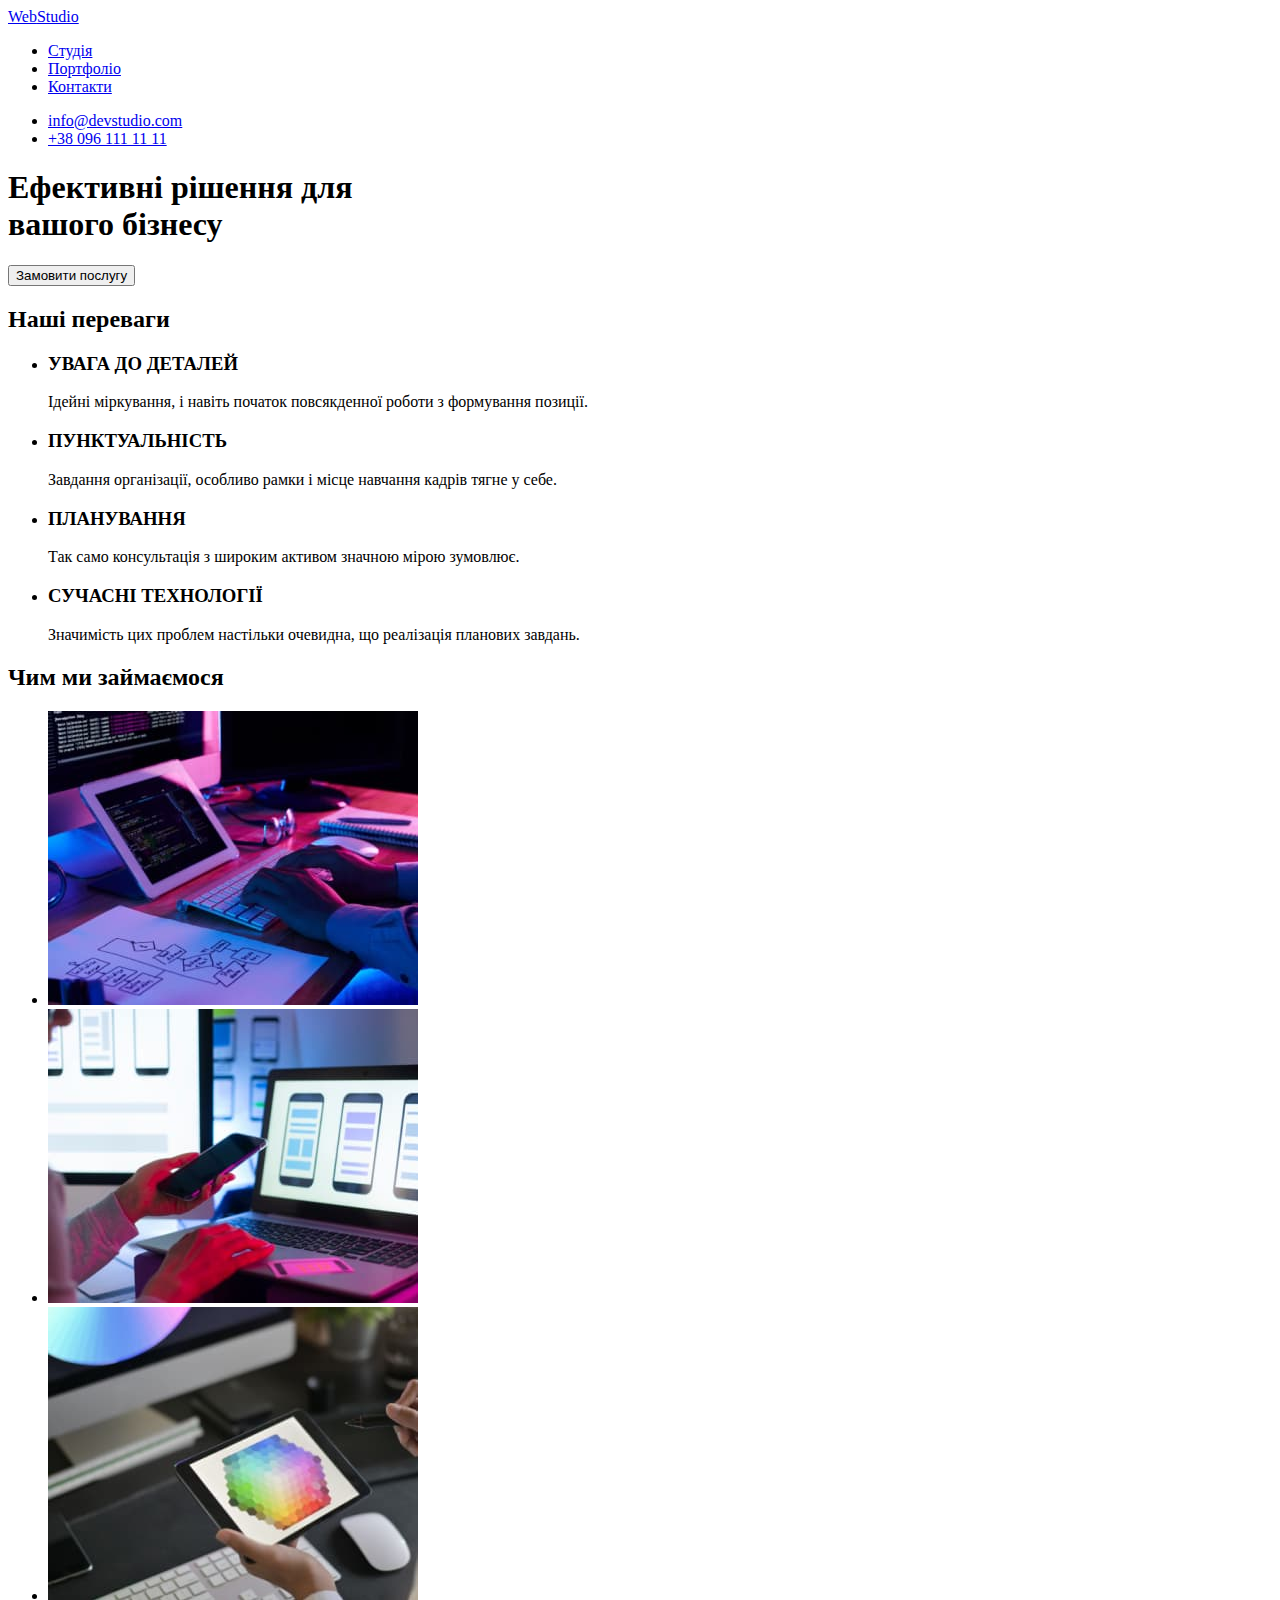
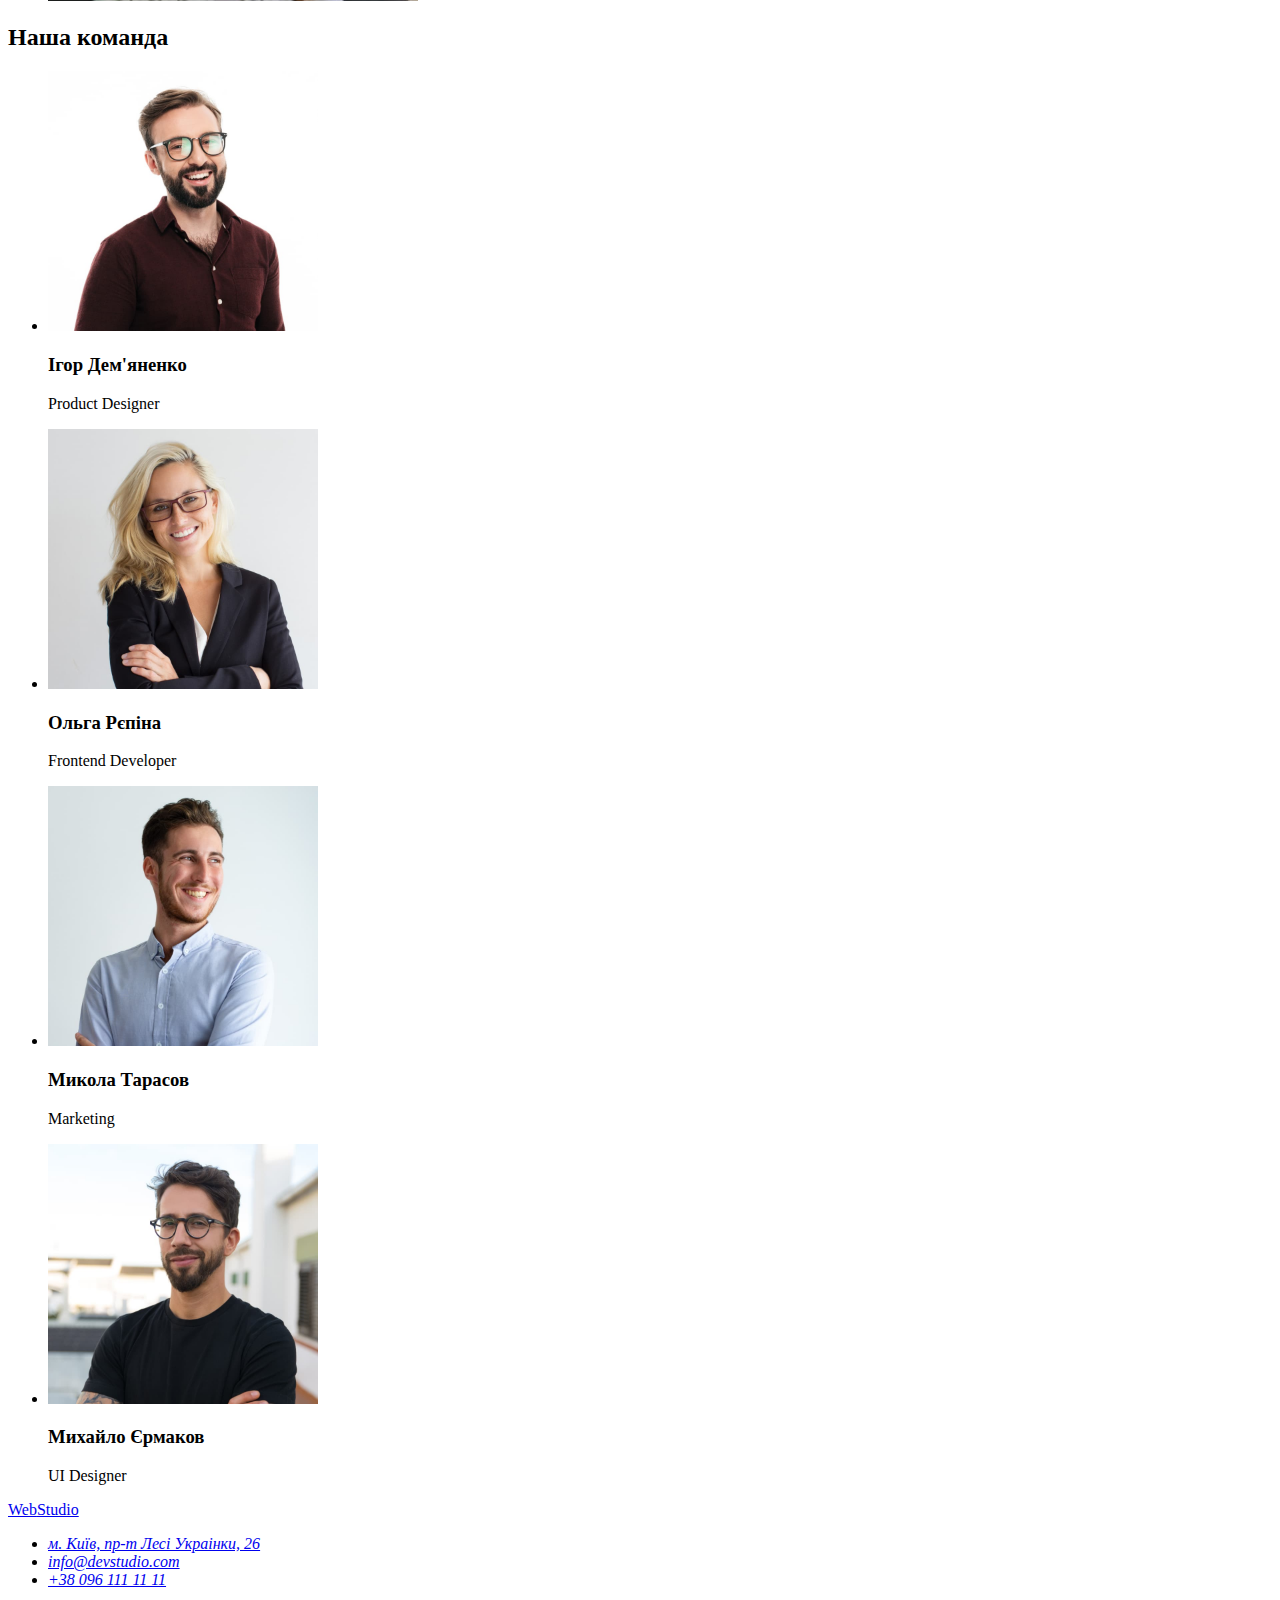
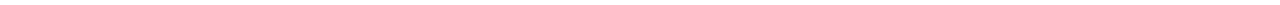
==== index.html @ 338f8641 "final" ====
<!DOCTYPE html>
<html lang="en">
<head>
    <meta charset="UTF-8">
    <meta http-equiv="X-UA-Compatible" content="IE=edge">
    <meta name="viewport" content="width=device-width, initial-scale=1.0">
    <link rel="preconnect" href="https://fonts.googleapis.com">
    <link rel="preconnect" href="https://fonts.gstatic.com" crossorigin>
    <link href="https://fonts.googleapis.com/css2?family=Raleway:wght@700&family=Roboto:wght@400;500;700;900&display=swap" rel="stylesheet">
    <link rel="stylesheet" href="https://cdnjs.cloudflare.com/ajax/libs/modern-normalize/1.1.0/modern-normalize.min.css" integrity="sha512-wpPYUAdjBVSE4KJnH1VR1HeZfpl1ub8YT/NKx4PuQ5NmX2tKuGu6U/JRp5y+Y8XG2tV+wKQpNHVUX03MfMFn9Q==" crossorigin="anonymous" referrerpolicy="no-referrer" />
    <link href="css/styles.css" rel="stylesheet">
    <title>Студія</title>
</head>
<body>
        <header class="page-header-container">
                <div class="header-nav-block container">
                    <a class="logo" href="index.html"><span>Web</span>Studio</a>
                    <nav class="navigation-block">
                        <ul class="header-list-block">
                            <li><a class="header-link selected" href="index.html">Cтудія</a></li>
                            <li><a class="header-link" href="portfolio.html">Портфоліо</a></li>
                            <li><a class="header-link" href="#">Контакти</a></li>
                        </ul>
                    </nav>
                    <ul class="header-info-block">
                        <li><a class="header-info-mail" href="mailto:info@devstudio.com">info@devstudio.com</a></li>
                        <li><a class="header-info-tel" href="tel:+380961111111">+38 096 111 11 11</a></li>
                    </ul>
                </div>
        </header>
        <main>
            <section>
                <div class="main-section-1 container section">
                    <h1 class="hero-title">Ефективні рішення для <br> вашого бізнесу</h1>
                    <button class="hero-button" type="button">Замовити послугу</button>
                </div>    
            </section>
                <section>
                    <div class="main-section-2 section container">
                        <h2 class="main-title">Наші переваги</h2>
                        <ul class="main-list">
                            <li>
                                <h3 class="main-list-title">УВАГА ДО ДЕТАЛЕЙ</h3>
                                <p class="main-list-text">Ідейні міркування, і навіть початок повсякденної роботи з формування позиції.</p>
                            </li>
                            <li>
                                <h3 class="main-list-title">ПУНКТУАЛЬНІСТЬ</h3>
                                <p class="main-list-text">Завдання організації, особливо рамки і місце навчання кадрів тягне у себе.</p>
                            </li>
                            <li>
                                <h3 class="main-list-title">ПЛАНУВАННЯ</h3>
                                <p class="main-list-text">Так само консультація з широким активом значною мірою зумовлює.</p>
                            </li>
                            <li>
                                <h3 class="main-list-title">СУЧАСНІ ТЕХНОЛОГІЇ</h3>
                                <p class="main-list-text">Значимість цих проблем настільки очевидна, що реалізація планових завдань.</p>
                            </li>
                        </ul>
                    </div>
                </section>
                <section>
                    <div class="section section-3 container">
                        <h2 class="main-section-3">Чим ми займаємося</h2>
                        <ul class="main-img-list">
                            <li><img class="main-img" src="images/img.jpg" alt="за ноутбуком" width="370" height="294"></li>
                            <li><img class="main-img" src="images/img2.jpg" alt="за телефоном" width="370" height="294"> </li>
                            <li><img class="main-img" src="images/img3.jpg" alt="за планшетом" width="370" height="294"></li>
                        </ul>
                    </div>
                </section>
            </div>
            <div class="container">
                <section class="main-section-4 section">
                    <h2 class="main-section-header">Наша команда</h2>
                    <ul class="main-section-list">
                        <li class="main-foto-list">
                            <img class="main-foto" src="images/img21(1).jpg" alt="Ігор Дем'яненко" width="270" height="260">
                            <h3 class="foto-title">Ігор Дем'яненко</h3>
                            <p class="foto-text" lang="en">Product Designer</p>
                        </li>
                        <li class="main-foto-list">
                            <img class="main-foto" src="images/img22(1).jpg" alt="Ольга Рєпіна" width="270" height="260">
                            <h3 class="foto-title">Ольга Рєпіна</h3>
                            <p class="foto-text" lang="en">Frontend Developer</p>
                        </li>
                        <li class="main-foto-list">
                            <img class="main-foto" src="images/img23(1).jpg" alt="Микола Тарасов" width="270" height="260">
                            <h3 class="foto-title">Микола Тарасов</h3>
                            <p class="foto-text" lang="en">Marketing</p>
                        </li>
                        <li class="main-foto-list">
                            <img class="main-foto" src="images/img24(1).jpg" alt="Михайло Єрмаков" width="270" height="260">
                            <h3 class="foto-title">Михайло Єрмаков</h3>
                            <p class="foto-text" lang="en">UI Designer</p>
                        </li>
                    </ul>
                </section>
            </div>
        </main>
        <footer class="footer-content">
            <div class="container">
                <a class="logo-footer" href="index.html"><span class="web-logo">Web</span>Studio</a>
                <address>
                    <ul class="footer-info-block">
                        <li><a class="footer-adress" href="https://goo.gl/maps/CPtrU1FHBa2aNyZL9" target="_blank" rel="noopener noreferrer nofollow">м. Київ, пр-т Лесі Украінки, 26</a></li>
                        <li><a class="footer-mail" href="mailto:info@devstudio.com">info@devstudio.com</a></li>
                        <li><a class="footer-tel" href="tel:+380961111111">+38 096 111 11 11</a></li>
                    </ul>
                </address>
            </div>
        </footer>
</body>
</html>
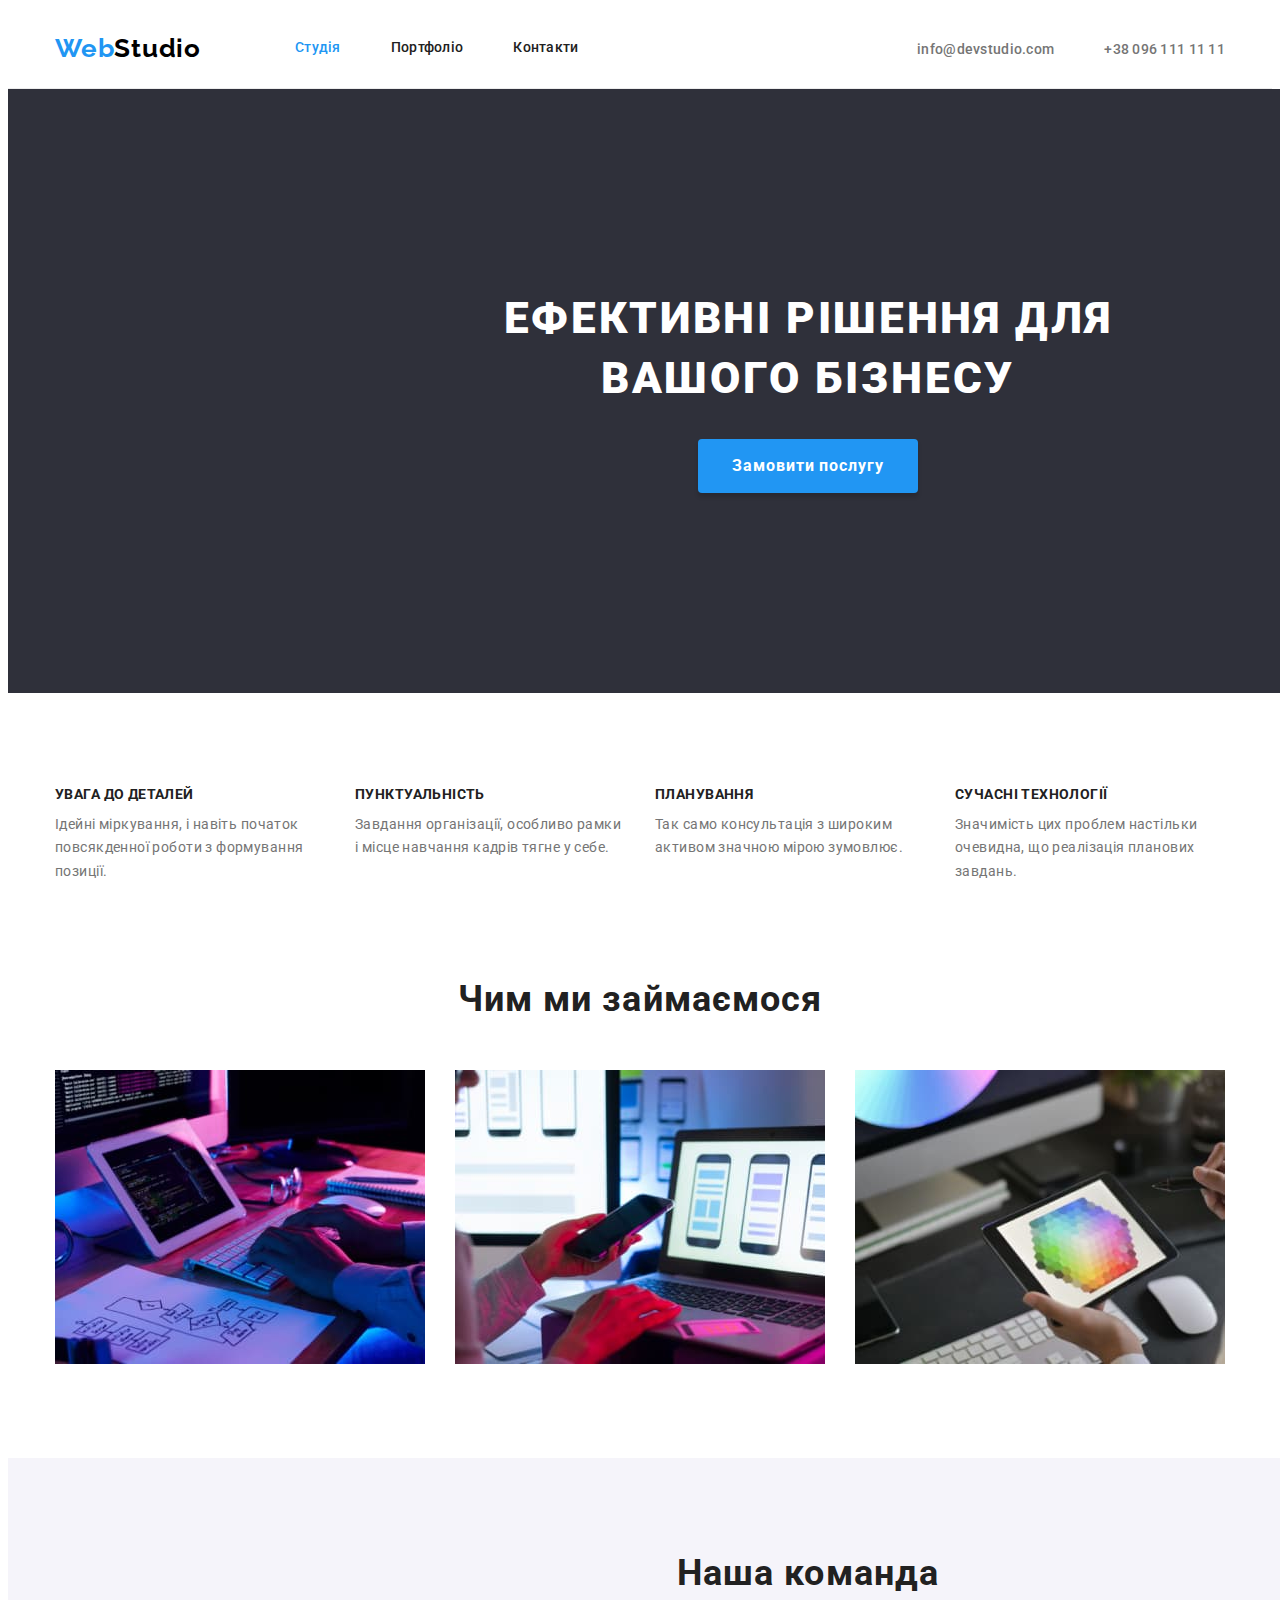
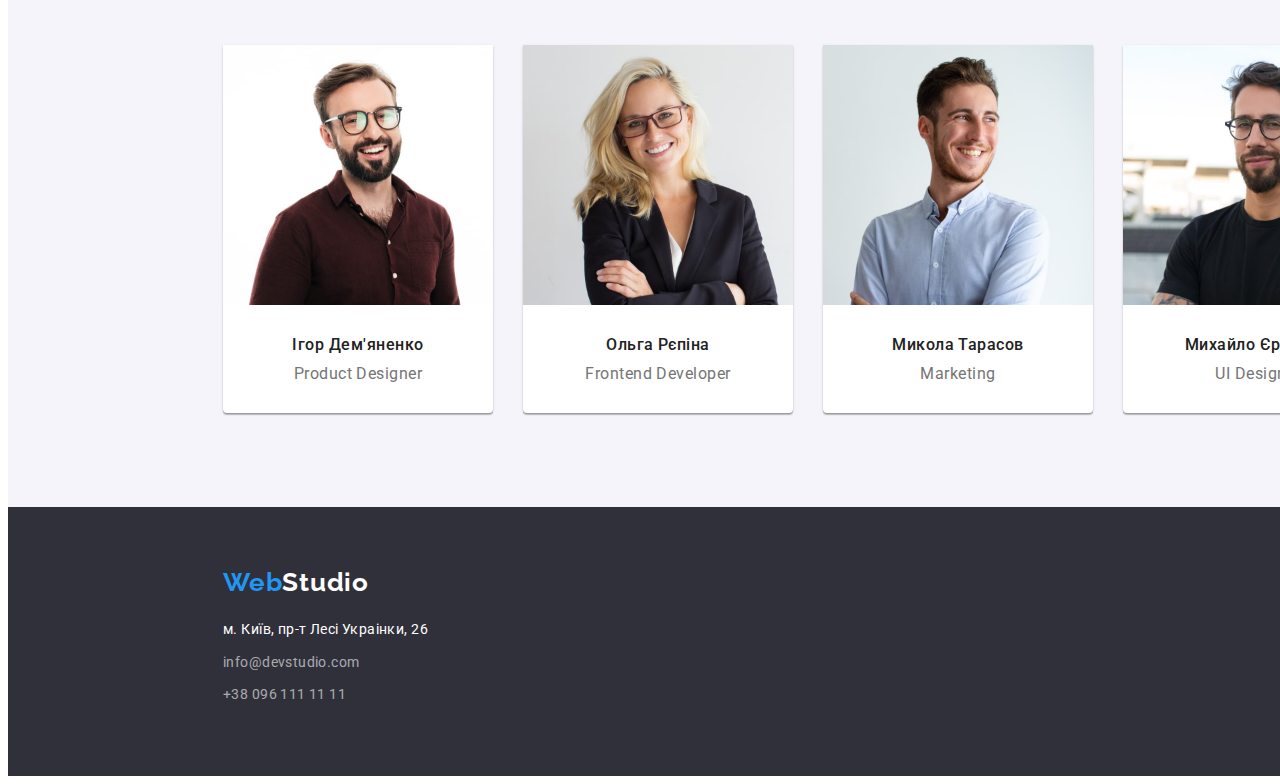
==== commit e5bdc7fe: "final-change" ====
--- a/index.html
+++ b/index.html
@@ -29,38 +29,38 @@
                 </div>
         </header>
         <main>
-            <section>
-                <div class="main-section-1 container section">
+            <section  class="main-section-1">
+                <div class="container">
                     <h1 class="hero-title">Ефективні рішення для <br> вашого бізнесу</h1>
                     <button class="hero-button" type="button">Замовити послугу</button>
                 </div>    
             </section>
-                <section>
-                    <div class="main-section-2 section container">
+                <section  class="main-section-2">
+                    <div class="container section">
                         <h2 class="main-title">Наші переваги</h2>
                         <ul class="main-list">
-                            <li>
+                            <li class="main-lists">
                                 <h3 class="main-list-title">УВАГА ДО ДЕТАЛЕЙ</h3>
                                 <p class="main-list-text">Ідейні міркування, і навіть початок повсякденної роботи з формування позиції.</p>
                             </li>
-                            <li>
+                            <li class="main-lists">
                                 <h3 class="main-list-title">ПУНКТУАЛЬНІСТЬ</h3>
                                 <p class="main-list-text">Завдання організації, особливо рамки і місце навчання кадрів тягне у себе.</p>
                             </li>
-                            <li>
+                            <li class="main-lists">
                                 <h3 class="main-list-title">ПЛАНУВАННЯ</h3>
                                 <p class="main-list-text">Так само консультація з широким активом значною мірою зумовлює.</p>
                             </li>
-                            <li>
+                            <li class="main-lists">
                                 <h3 class="main-list-title">СУЧАСНІ ТЕХНОЛОГІЇ</h3>
                                 <p class="main-list-text">Значимість цих проблем настільки очевидна, що реалізація планових завдань.</p>
                             </li>
                         </ul>
                     </div>
                 </section>
-                <section>
-                    <div class="section section-3 container">
-                        <h2 class="main-section-3">Чим ми займаємося</h2>
+                <section class="main-section-3">
+                    <div class="container">
+                        <h2 class="main-title-3">Чим ми займаємося</h2>
                         <ul class="main-img-list">
                             <li><img class="main-img" src="images/img.jpg" alt="за ноутбуком" width="370" height="294"></li>
                             <li><img class="main-img" src="images/img2.jpg" alt="за телефоном" width="370" height="294"> </li>
@@ -69,44 +69,54 @@
                     </div>
                 </section>
             </div>
-            <div class="container">
-                <section class="main-section-4 section">
+            <section class="main-section-4">
+                <div class="container section">
                     <h2 class="main-section-header">Наша команда</h2>
                     <ul class="main-section-list">
                         <li class="main-foto-list">
                             <img class="main-foto" src="images/img21(1).jpg" alt="Ігор Дем'яненко" width="270" height="260">
-                            <h3 class="foto-title">Ігор Дем'яненко</h3>
-                            <p class="foto-text" lang="en">Product Designer</p>
+                            <div>
+                                <h3 class="foto-title">Ігор Дем'яненко</h3>
+                                <p class="foto-text" lang="en">Product Designer</p>
+                            </div>
                         </li>
                         <li class="main-foto-list">
                             <img class="main-foto" src="images/img22(1).jpg" alt="Ольга Рєпіна" width="270" height="260">
-                            <h3 class="foto-title">Ольга Рєпіна</h3>
-                            <p class="foto-text" lang="en">Frontend Developer</p>
+                            <div>
+                                <h3 class="foto-title">Ольга Рєпіна</h3>
+                                <p class="foto-text" lang="en">Frontend Developer</p>
+                            </div>
                         </li>
                         <li class="main-foto-list">
                             <img class="main-foto" src="images/img23(1).jpg" alt="Микола Тарасов" width="270" height="260">
-                            <h3 class="foto-title">Микола Тарасов</h3>
-                            <p class="foto-text" lang="en">Marketing</p>
+                            <div>
+                                <h3 class="foto-title">Микола Тарасов</h3>
+                                <p class="foto-text" lang="en">Marketing</p>
+                            </div>
                         </li>
                         <li class="main-foto-list">
                             <img class="main-foto" src="images/img24(1).jpg" alt="Михайло Єрмаков" width="270" height="260">
-                            <h3 class="foto-title">Михайло Єрмаков</h3>
-                            <p class="foto-text" lang="en">UI Designer</p>
+                            <div>
+                                <h3 class="foto-title">Михайло Єрмаков</h3>
+                                <p class="foto-text" lang="en">UI Designer</p>
+                            </div>
                         </li>
                     </ul>
-                </section>
-            </div>
+                </div>
+            </section>
         </main>
         <footer class="footer-content">
             <div class="container">
-                <a class="logo-footer" href="index.html"><span class="web-logo">Web</span>Studio</a>
-                <address>
-                    <ul class="footer-info-block">
-                        <li><a class="footer-adress" href="https://goo.gl/maps/CPtrU1FHBa2aNyZL9" target="_blank" rel="noopener noreferrer nofollow">м. Київ, пр-т Лесі Украінки, 26</a></li>
-                        <li><a class="footer-mail" href="mailto:info@devstudio.com">info@devstudio.com</a></li>
-                        <li><a class="footer-tel" href="tel:+380961111111">+38 096 111 11 11</a></li>
-                    </ul>
-                </address>
+                <div class="footer-div">
+                    <a class="logo-footer" href="index.html"><span class="web-logo">Web</span>Studio</a>
+                    <address>
+                        <ul class="footer-info-block">
+                            <li><a class="footer-adress" href="https://goo.gl/maps/CPtrU1FHBa2aNyZL9" target="_blank" rel="noopener noreferrer nofollow">м. Київ, пр-т Лесі Украінки, 26</a></li>
+                            <li><a class="footer-mail" href="mailto:info@devstudio.com">info@devstudio.com</a></li>
+                            <li><a class="footer-tel" href="tel:+380961111111">+38 096 111 11 11</a></li>
+                        </ul>
+                    </address>
+                </div>
             </div>
         </footer>
 </body>
--- a/css/styles.css
+++ b/css/styles.css
@@ -0,0 +1,471 @@
+html{
+    box-sizing: border-box;
+}
+
+*,
+*::before,
+*::after {
+    box-sizing: inherit;
+}
+
+:root {
+    --main-color: #757575;
+    --button-hover: #188CE8;
+    --logo-leading-color: #2196F3;
+    --logo-trailing-color: #000000;
+    --header-link-color: #212121;
+    --background-color: #2F303A;
+    --main-back-color: #fff;
+    --main-backgraund: #F5F4FA;
+    --footer-shadow: rgba(255, 255, 255, 0.6);
+}
+
+body {
+    font-family: 'Roboto', sans-serif;
+    color: var(--main-color);
+    background-color: var(--main-back-color);
+}
+
+h1,h2,h3 {
+    margin-top: 0;
+    margin-bottom: 0;
+}
+
+img {
+    display: block;
+    max-width: 100%;
+}
+
+ul {
+    margin: 0;
+    padding: 0;
+}
+
+p {
+    margin: 0;
+}
+
+.container {
+    width: 1200px;
+    margin: 0 auto;
+    padding: 0 15px;
+}
+
+.section {
+    padding-top: 94px;
+    padding-bottom: 94px;
+}
+
+.page-header-container {
+    display: flex;
+    align-items: center;
+    border-bottom: 1px solid #ECECEC;
+}
+
+.logo {
+    font-family: 'Raleway', sans-serif;
+    font-style: normal;
+    font-weight: 700;
+    font-size: 26px;
+    line-height: 1.19;
+    letter-spacing: 0.03em;
+    color: var(--logo-trailing-color);
+    text-decoration: none;
+    margin-right: 94px;
+}
+.logo > span {
+    color: var(--logo-leading-color);
+}
+
+.navigation-block {
+    font-weight: 500;
+    font-size: 14px;
+    line-height: 1.14;
+    letter-spacing: 0.02em;
+}
+
+.header-list-block {
+    font-weight: 500;
+    font-size: 14px;
+    line-height: 1.14;
+    letter-spacing: 0.02em;
+    color: var(--header-link-color);
+    display: flex;
+    align-items: center;
+    list-style-type: none;
+    margin: 0;
+}
+
+.header-list-block > li {
+    margin-right: 50px;
+}
+
+
+.header-link {
+    text-decoration: none;
+    color: var(--header-link-color);
+    padding-top: 32px;
+    padding-bottom: 32px;
+}
+
+.header-link:hover,
+.selected {
+    color: var(--logo-leading-color);
+    cursor: pointer;
+}
+
+.header-nav-block {
+    display: flex;
+    align-items: center;
+    height: 80px;
+}
+
+.header-info-block {
+    list-style-type: none;
+    display: flex;
+    align-items: center;
+    margin-left: auto;
+}
+
+.header-info-block > li {
+    margin-left: 50px;
+}
+
+.header-info-mail {
+    font-weight: 500;
+    font-size: 14px;
+    line-height: 1.14;
+    letter-spacing: 0.02em;
+    text-decoration: none;
+    color: var(--main-color);
+    padding-top: 32px;
+    padding-bottom: 32px;
+}
+
+.header-info-tel {
+    font-weight: 500;
+    font-size: 14px;
+    line-height: 1.14;
+    letter-spacing: 0.02em;
+    text-decoration: none;
+    color: var(--main-color);
+    padding-top: 32px;
+    padding-bottom: 32px;
+}
+
+.header-info-tel:hover,
+.header-info-mail:hover {
+    color: var(--logo-leading-color);
+}
+
+.main-portfolio{
+    position: absolute;
+    width: 1px;
+    height: 1px;
+    margin: -1px;
+    border: 0;
+    padding: 0;
+    
+    white-space: nowrap;
+    clip-path: inset(100%);
+    clip: rect(0 0 0 0);
+    overflow: hidden;
+}
+
+.portfolio-button {
+    display: flex;
+    justify-content: center;
+    list-style-type: none;
+    margin-bottom: 34px;
+    gap: 8px;
+}
+
+.port-button {
+    border-color: transparent;
+    border-radius: 4px;
+    padding: 6px 22px;
+    font-family: inherit;
+    font-style: normal;
+    font-weight: 500;
+    font-size: 16px;
+    line-height: 1.63;
+    text-align: center;
+    letter-spacing: 0.03em;
+    color: var(--header-link-color);
+    
+}
+
+.port-button:hover {
+    background-color: var(--logo-leading-color);
+    color: var(--main-back-color);
+    cursor: pointer;
+}
+
+.portfolio-photo {
+    list-style-type: none;
+    display: grid;
+    grid-template-columns: 1fr 1fr 1fr;
+    max-width: 100%;
+    gap: 30px;
+}
+.port-p{
+    padding: 20px 24px;
+    border-left: 1px solid #EEEEEE;
+    border-right: 1px solid #EEEEEE;
+    border-bottom: 1px solid #EEEEEE;
+}
+
+
+.port-title {
+    font-weight: 700;
+    font-size: 18px;
+    line-height: 2;
+    letter-spacing: 0.06em;
+    color: var(--header-link-color);
+    margin-bottom: 4px;
+}
+
+.port-text {
+    font-size: 16px;
+    line-height: 1.87;
+    letter-spacing: 0.03em;
+    color: var(--main-color);
+}
+
+.main-section-1 {
+    background: var(--background-color);
+    display: flex;
+    justify-content: center;
+    align-items: center;
+    flex-direction: column;
+    width: 1600px;
+    margin-left: auto;
+    margin-right: auto;
+    padding-top: 200px;
+    padding-bottom: 200px;
+    text-align: center;
+}
+
+.hero-title {
+    font-weight: 900;
+    font-size: 44px;
+    line-height: 1.36;
+    letter-spacing: 0.06em;
+    text-transform: uppercase;
+    color: var(--main-back-color);
+    max-width: 100%;
+    margin-bottom: 30px;
+}
+
+.hero-button {
+    font-family: 'Roboto', sans-serif;
+    font-weight: 700;
+    font-size: 16px;
+    line-height: 1.87;
+    letter-spacing: 0.06em;
+    color: var(--main-back-color);
+    background-color: var(--logo-leading-color);
+    box-shadow: 0px 4px 4px rgba(0, 0, 0, 0.15);
+    border-radius: 4px;
+    text-align: center;
+    border-color: transparent;
+    padding: 10px 32px;
+}
+
+.hero-button:hover {
+    color: var(--main-back-color);
+    background: var(--button-hover);
+    box-shadow: 0px 4px 4px rgba(0, 0, 0, 0.15);
+    cursor: pointer;
+}
+
+.main-list {
+    list-style-type: none;
+    display: flex;
+    align-items: start;
+    padding: 0;
+    gap: 30px;
+}
+
+.main-lists {
+    flex-basis: calc(100% - (3 * 30px) / 4);
+}
+
+.main-title {
+    position: absolute;
+    width: 1px;
+    height: 1px;
+    margin: -1px;
+    border: 0;
+    padding: 0;
+    
+    white-space: nowrap;
+    clip-path: inset(100%);
+    clip: rect(0 0 0 0);
+    overflow: hidden;
+}
+
+.main-list-title {
+    font-weight: 700;
+    font-size: 14px;
+    line-height: 1.14;
+    letter-spacing: 0.03em;
+    text-transform: uppercase;
+    color: var(--header-link-color);
+    margin-bottom: 10px;
+}
+
+.main-list-text {
+    font-weight: 400;
+    font-size: 14px;
+    line-height: 1.71;
+    letter-spacing: 0.03em;
+}
+
+.main-img-list {
+    list-style-type: none;
+    display: flex;
+    justify-content: center;
+    margin: auto;
+    gap: 30px;
+    padding: 0;
+}
+
+.main-section-3 {
+    padding-bottom: 94px;
+
+}
+
+.main-title-3 {
+    text-align: center;
+    font-weight: 700;
+    font-size: 36px;
+    line-height: 1.17;
+    letter-spacing: 0.03em;
+    color: var(--header-link-color);
+    margin-bottom: 50px;
+}
+
+.main-section-4 {
+    background-color: var(--main-backgraund);
+    list-style-type: none;
+    width: 1600px;
+    margin: 0 auto;
+}
+
+.main-section-header {
+    font-weight: 700;
+    font-size: 36px;
+    line-height: 1.17;
+    letter-spacing: 0.03em;
+    color: var(--header-link-color);
+    text-align: center;
+    margin-bottom: 50px;
+}
+
+.main-section-list {
+    list-style-type: none;
+    display: flex;
+    justify-content: center;
+    margin: auto;
+    gap: 30px;
+    padding: 0;
+    
+}
+
+.main-foto-list {
+    background-color: var(--main-back-color);
+    box-shadow: 
+    0px 1px 3px rgba(0, 0, 0, 0.12),
+    0px 1px 1px rgba(0, 0, 0, 0.14),
+    0px 2px 1px rgba(0, 0, 0, 0.2);
+    border-radius: 0px 0px 4px 4px;
+}
+
+.main-foto-list > div {
+    padding-top: 30px;
+    padding-bottom: 30px;
+}
+
+.foto-title {
+    font-weight: 500;
+    font-size: 16px;
+    line-height: 1.19;
+    letter-spacing: 0.03em;
+    color: var(--header-link-color);
+    text-align: center;
+    margin-bottom: 10px;
+}
+
+.foto-text {
+    font-weight: 400;
+    font-size: 16px;
+    line-height: 1.19;
+    letter-spacing: 0.03em;
+    color: var(--main-color);
+    text-align: center;
+}
+
+.footer-content {
+    background-color: var(--background-color);
+    width: 1600px;
+    margin: 0 auto;
+    display: block;
+}
+
+.footer-div {
+    display: inline-block;
+    margin-top: 60px;
+    margin-bottom: 60px;
+}
+
+.logo-footer {
+    display: inline-block;
+    font-family: 'Raleway', sans-serif;
+    font-style: normal;
+    font-weight: 700;
+    font-size: 26px;
+    line-height: 31px;
+    letter-spacing: 0.03em;
+    color: var(--main-back-color);
+    text-decoration: none;
+    margin-bottom: 20px;
+}
+
+.web-logo {
+    color: var(--logo-leading-color);
+}
+
+.footer-info-block {
+    list-style-type: none;
+}
+
+.footer-info-block > li {
+    margin-bottom: 9px;
+}
+
+.footer-adress {
+    font-style: normal;
+    text-decoration: none;
+    font-size: 14px;
+    line-height: 1.71;
+    letter-spacing: 0.03em;
+    color: var(--main-back-color);
+}
+
+.footer-mail,
+.footer-tel {
+    display: block;
+    font-style: normal;
+    text-decoration: none;
+    font-size: 14px;
+    line-height: 1.71;
+    letter-spacing: 0.03em;
+    color: var(--footer-shadow);
+}
+
+.footer-adress:hover,
+.footer-mail:hover,
+.footer-tel:hover {
+    color: var(--logo-leading-color);
+}
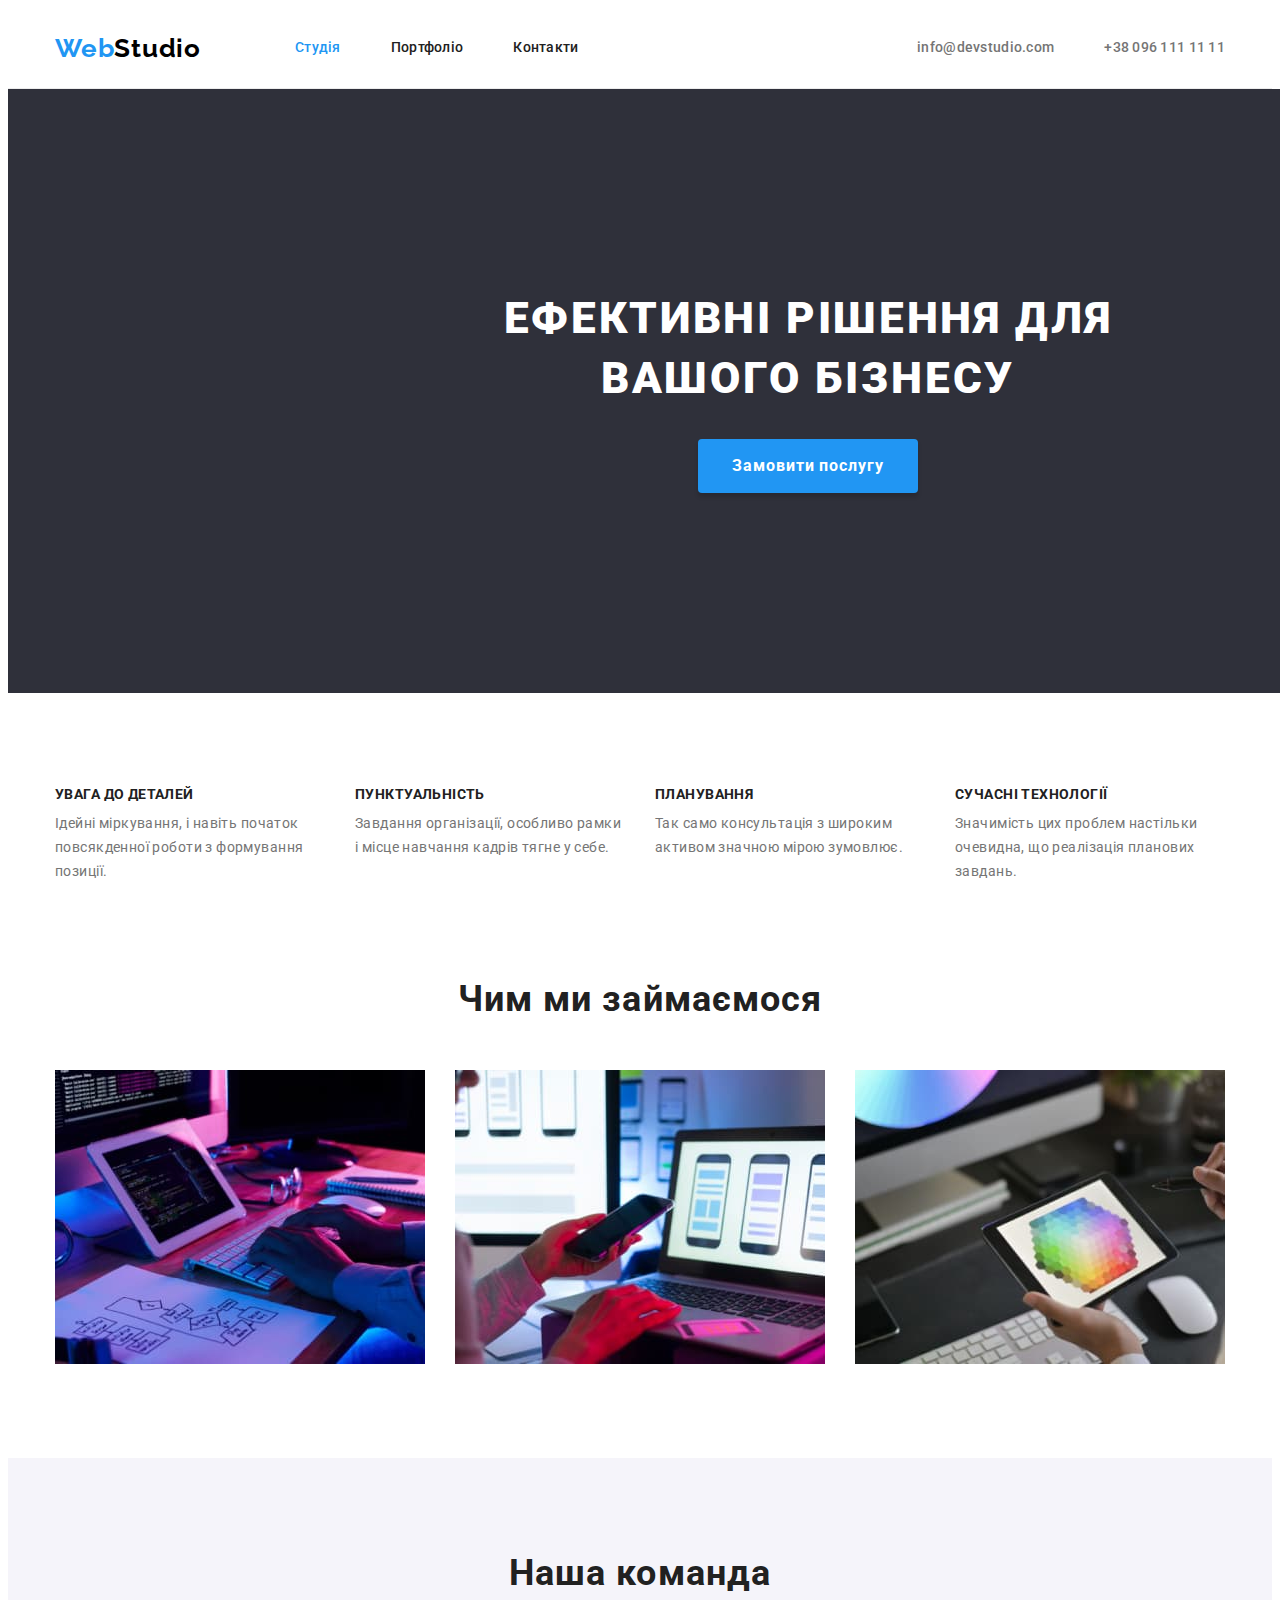
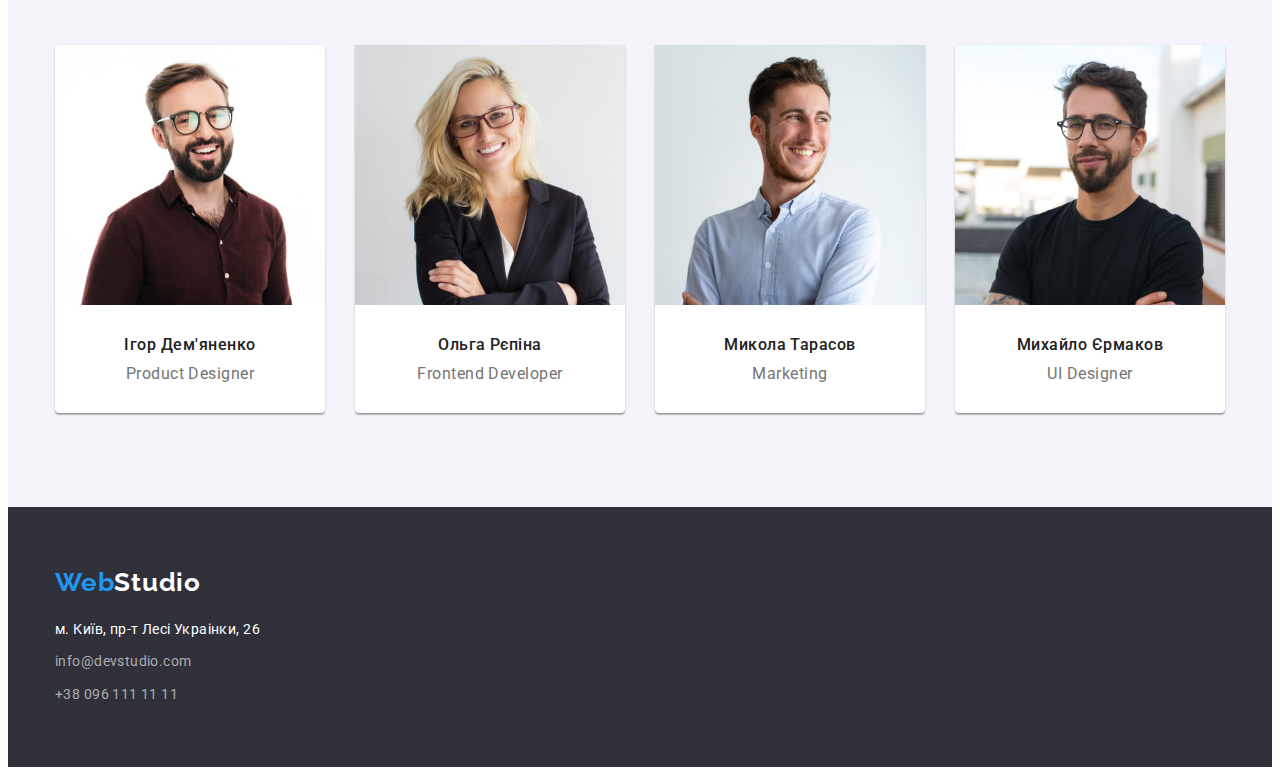
==== commit 96308099: "finality" ====
--- a/index.html
+++ b/index.html
@@ -31,12 +31,12 @@
         <main>
             <section  class="main-section-1">
                 <div class="container">
-                    <h1 class="hero-title">Ефективні рішення для <br> вашого бізнесу</h1>
+                    <h1 class="hero-title">Ефективні рішення для вашого бізнесу</h1>
                     <button class="hero-button" type="button">Замовити послугу</button>
                 </div>    
             </section>
-                <section  class="main-section-2">
-                    <div class="container section">
+                <section  class="section">
+                    <div class="container">
                         <h2 class="main-title">Наші переваги</h2>
                         <ul class="main-list">
                             <li class="main-lists">
@@ -69,8 +69,8 @@
                     </div>
                 </section>
             </div>
-            <section class="main-section-4">
-                <div class="container section">
+            <section class="main-section-4 section">
+                <div class="container">
                     <h2 class="main-section-header">Наша команда</h2>
                     <ul class="main-section-list">
                         <li class="main-foto-list">
@@ -107,7 +107,7 @@
         </main>
         <footer class="footer-content">
             <div class="container">
-                <div class="footer-div">
+                <div>
                     <a class="logo-footer" href="index.html"><span class="web-logo">Web</span>Studio</a>
                     <address>
                         <ul class="footer-info-block">
--- a/css/styles.css
+++ b/css/styles.css
@@ -102,6 +102,7 @@
 
 
 .header-link {
+    display: block;
     text-decoration: none;
     color: var(--header-link-color);
     padding-top: 32px;
@@ -117,7 +118,6 @@
 .header-nav-block {
     display: flex;
     align-items: center;
-    height: 80px;
 }
 
 .header-info-block {
@@ -132,6 +132,7 @@
 }
 
 .header-info-mail {
+    display: block;
     font-weight: 500;
     font-size: 14px;
     line-height: 1.14;
@@ -143,6 +144,7 @@
 }
 
 .header-info-tel {
+    display: block;
     font-weight: 500;
     font-size: 14px;
     line-height: 1.14;
@@ -253,8 +255,10 @@
     letter-spacing: 0.06em;
     text-transform: uppercase;
     color: var(--main-back-color);
-    max-width: 100%;
+    max-width: 696px;
     margin-bottom: 30px;
+    margin-left: auto;
+    margin-right: auto;
 }
 
 .hero-button {
@@ -349,7 +353,6 @@
 .main-section-4 {
     background-color: var(--main-backgraund);
     list-style-type: none;
-    width: 1600px;
     margin: 0 auto;
 }
 
@@ -408,15 +411,8 @@
 
 .footer-content {
     background-color: var(--background-color);
-    width: 1600px;
-    margin: 0 auto;
-    display: block;
-}
-
-.footer-div {
-    display: inline-block;
-    margin-top: 60px;
-    margin-bottom: 60px;
+    padding-top: 60px;
+    padding-bottom: 60px;
 }
 
 .logo-footer {
@@ -425,7 +421,7 @@
     font-style: normal;
     font-weight: 700;
     font-size: 26px;
-    line-height: 31px;
+    line-height: 1.19;
     letter-spacing: 0.03em;
     color: var(--main-back-color);
     text-decoration: none;
@@ -440,7 +436,7 @@
     list-style-type: none;
 }
 
-.footer-info-block > li {
+.footer-info-block > li:not(:last-child) {
     margin-bottom: 9px;
 }
 
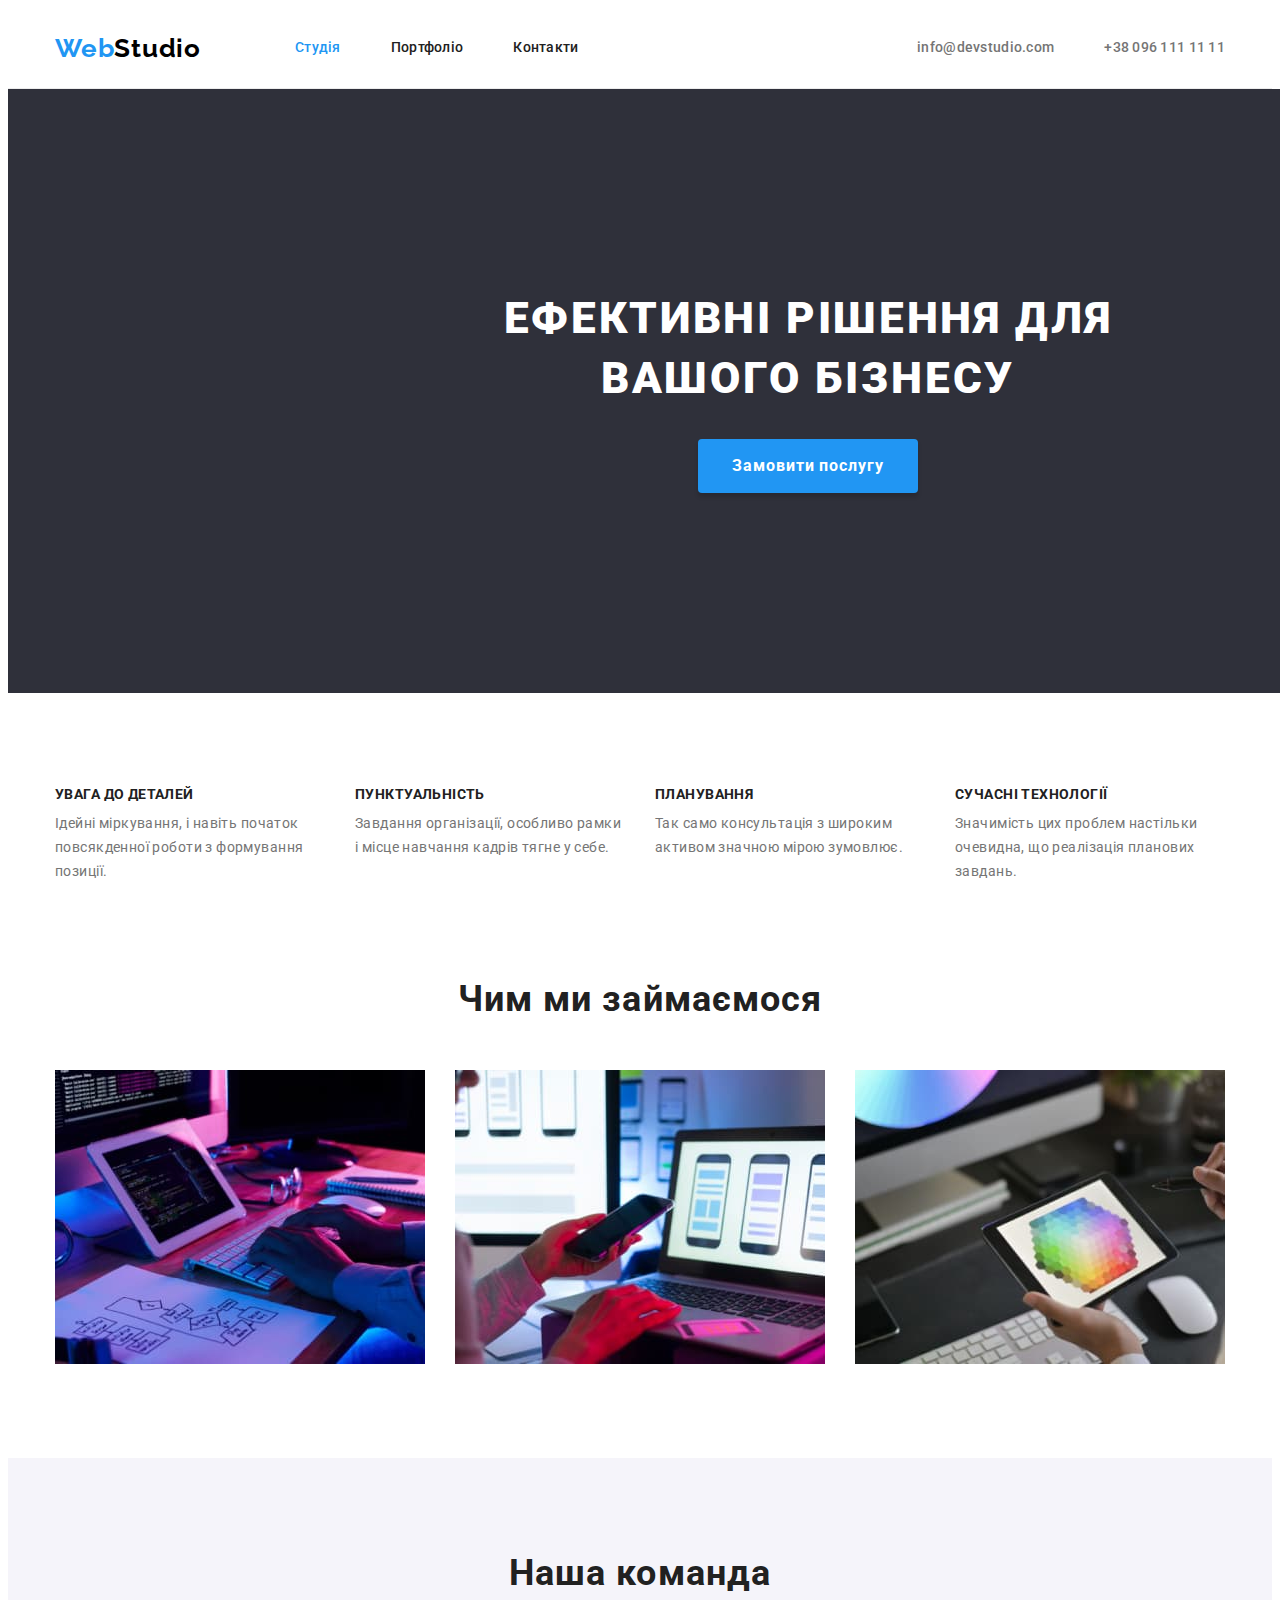
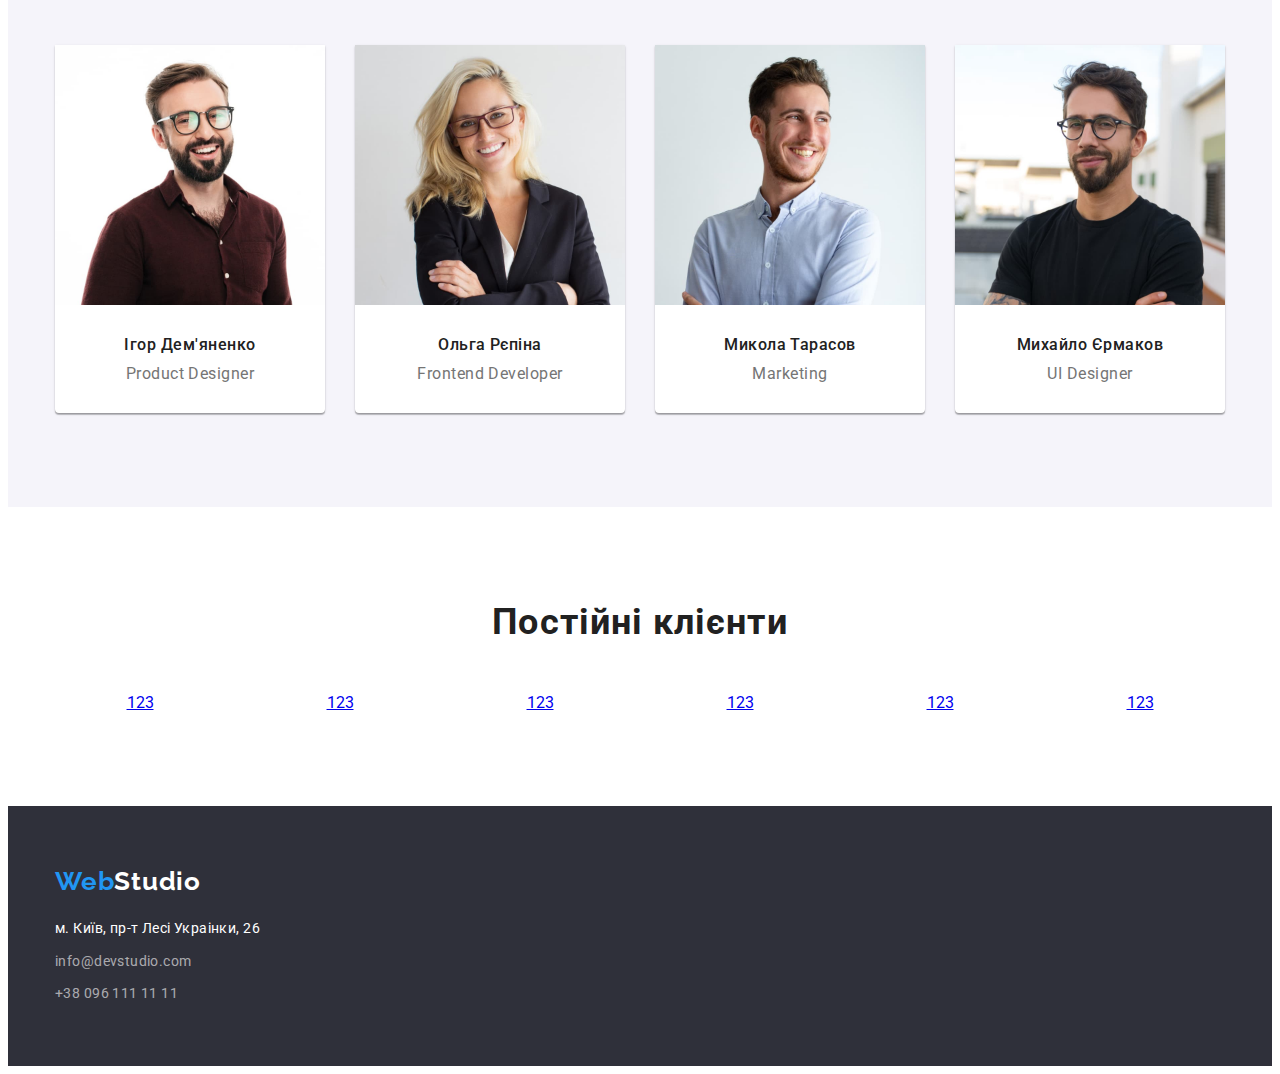
==== commit 8d398f9b: "start" ====
--- a/index.html
+++ b/index.html
@@ -104,6 +104,19 @@
                     </ul>
                 </div>
             </section>
+            <section class="section">
+                <div class="client container">
+                    <h2 class="client-title">Постійні клієнти</h2>
+                    <ul class="client-list">
+                        <li class="client-lists"><a href="#" class="client-link">123</a></li>
+                        <li class="client-lists"><a href="#" class="client-link">123</a></li>
+                        <li class="client-lists"><a href="#" class="client-link">123</a></li>
+                        <li class="client-lists"><a href="#" class="client-link">123</a></li>
+                        <li class="client-lists"><a href="#" class="client-link">123</a></li>
+                        <li class="client-lists"><a href="#" class="client-link">123</a></li>
+                    </ul>
+                </div>
+            </section>
         </main>
         <footer class="footer-content">
             <div class="container">
--- a/css/styles.css
+++ b/css/styles.css
@@ -210,6 +210,19 @@
     max-width: 100%;
     gap: 30px;
 }
+
+.port-link {
+    text-decoration: none;
+}
+
+.port-list:hover {
+    background: var(--main-back-color);
+    border: 1px solid #EEEEEE;
+    box-shadow: 0px 1px 1px rgba(0, 0, 0, 0.12),
+    0px 4px 4px rgba(0, 0, 0, 0.06),
+    1px 4px 6px rgba(0, 0, 0, 0.16);
+}
+
 .port-p{
     padding: 20px 24px;
     border-left: 1px solid #EEEEEE;
@@ -409,6 +422,34 @@
     text-align: center;
 }
 
+.client {
+    display: block;
+}
+
+.client-title {
+    font-weight: 700;
+    font-size: 36px;
+    line-height: 1.17;
+    text-align: center;
+    letter-spacing: 0.03em;
+    color: var(--header-link-color);
+    margin-bottom: 50px;
+}
+
+.client-list {
+    display: flex;
+    list-style-type: none;
+    gap: 30px;
+}
+
+.client-lists {
+    width: 170px;
+    text-align: center;
+}
+
+.client-link {
+}
+
 .footer-content {
     background-color: var(--background-color);
     padding-top: 60px;
@@ -464,4 +505,4 @@
 .footer-mail:hover,
 .footer-tel:hover {
     color: var(--logo-leading-color);
-}
+}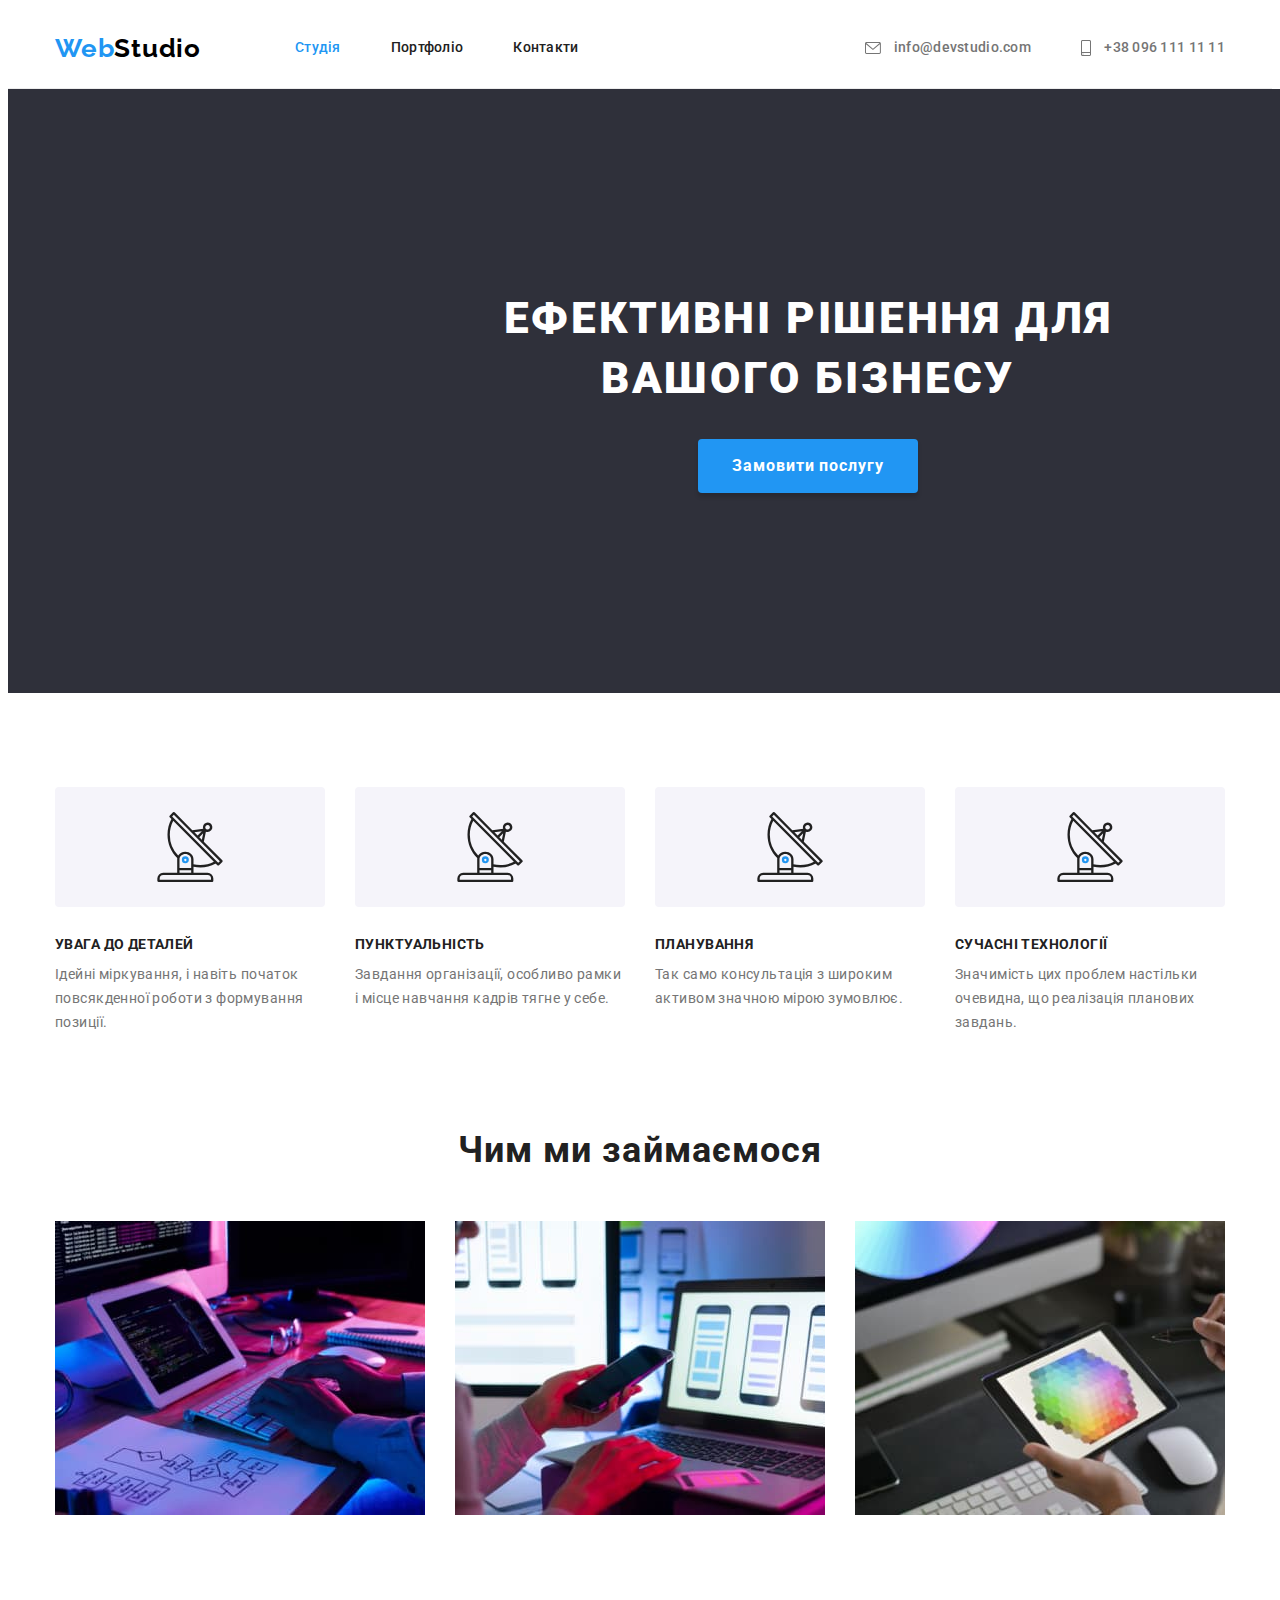
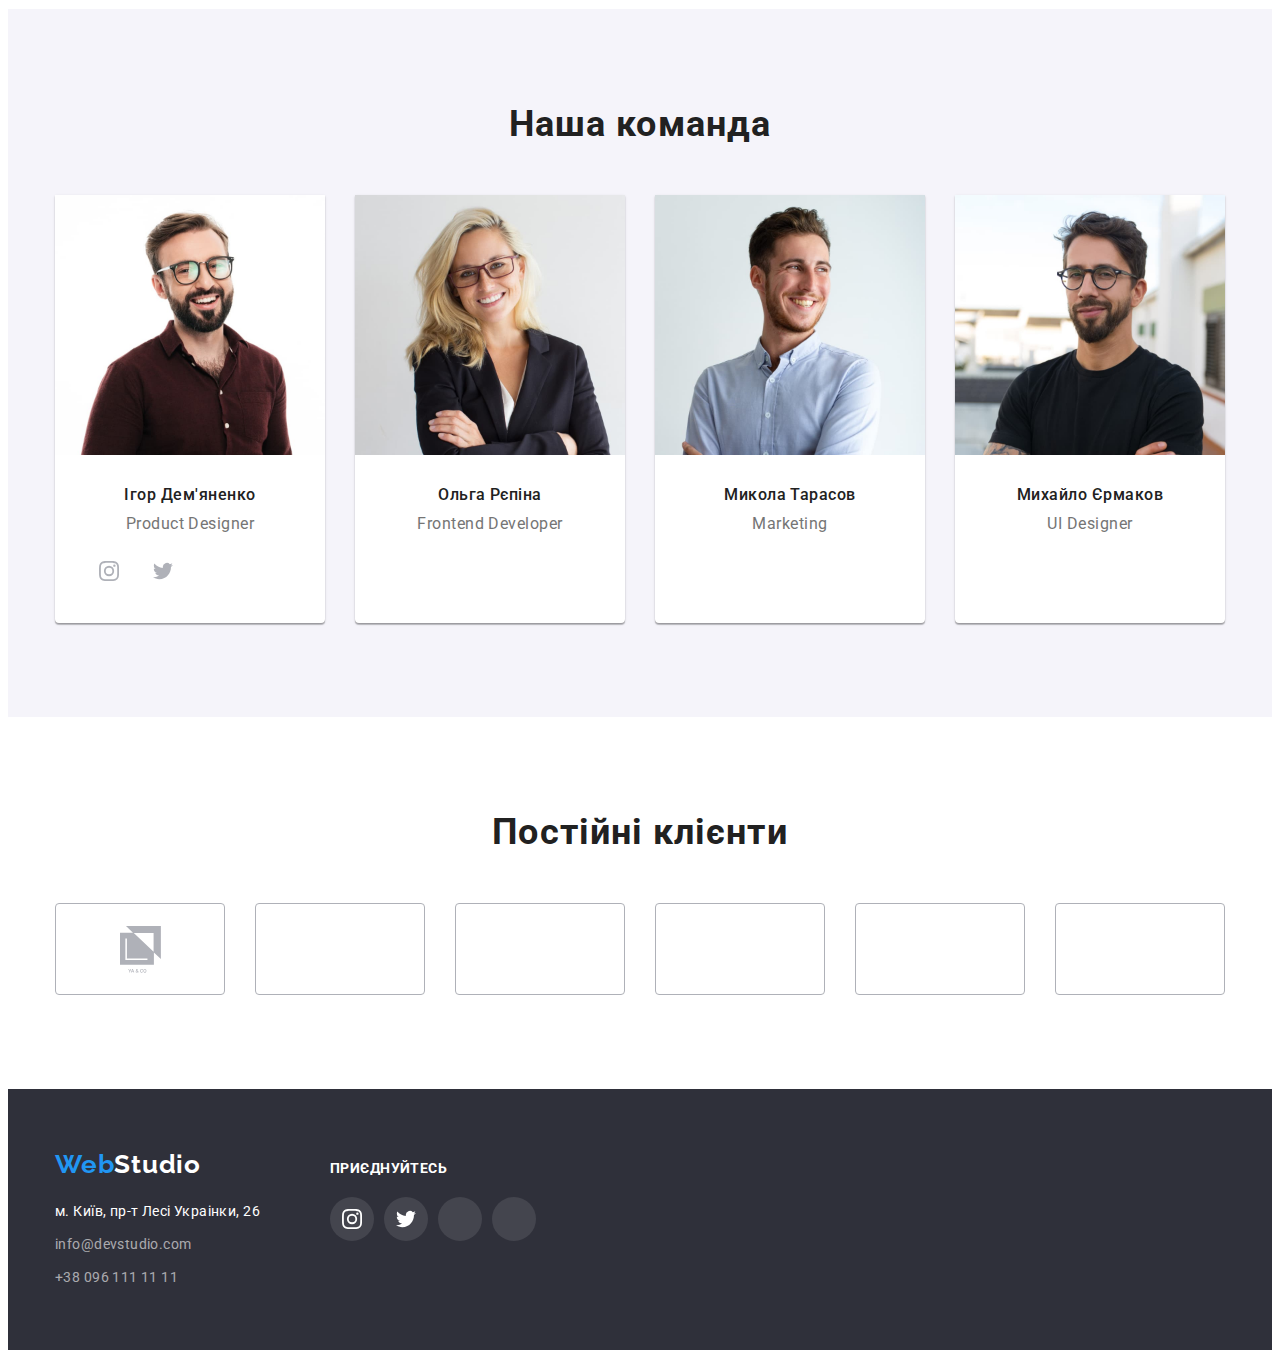
==== commit de2a768a: "second" ====
--- a/index.html
+++ b/index.html
@@ -23,8 +23,18 @@
                         </ul>
                     </nav>
                     <ul class="header-info-block">
-                        <li><a class="header-info-mail" href="mailto:info@devstudio.com">info@devstudio.com</a></li>
-                        <li><a class="header-info-tel" href="tel:+380961111111">+38 096 111 11 11</a></li>
+                        <li><a class="header-info-mail" href="mailto:info@devstudio.com">
+                            <svg class="mail-icon" width="16" height="12">
+                                <use href="./images/icons.svg#icon-envelope"></use>
+                            </svg>
+                            info@devstudio.com</a>
+                        </li>
+                        <li><a class="header-info-tel" href="tel:+380961111111">
+                            <svg class="smartphone-icon" width="10" height="16">
+                                <use href="./images/icons.svg#icon-smartphone"></use>
+                            </svg>
+                            +38 096 111 11 11</a>
+                        </li>
                     </ul>
                 </div>
         </header>
@@ -40,18 +50,38 @@
                         <h2 class="main-title">Наші переваги</h2>
                         <ul class="main-list">
                             <li class="main-lists">
+                                <div class="main-background">
+                                    <svg class="image-icon" width="70" height="70">
+                                        <use href="./images/icons.svg#icon-antenna"></use>
+                                    </svg>
+                                </div>
                                 <h3 class="main-list-title">УВАГА ДО ДЕТАЛЕЙ</h3>
                                 <p class="main-list-text">Ідейні міркування, і навіть початок повсякденної роботи з формування позиції.</p>
                             </li>
                             <li class="main-lists">
+                                <div class="main-background">
+                                    <svg class="image-icon" width="70" height="70">
+                                        <use href="./images/icons.svg#icon-antenna"></use>
+                                    </svg>
+                                </div>
                                 <h3 class="main-list-title">ПУНКТУАЛЬНІСТЬ</h3>
                                 <p class="main-list-text">Завдання організації, особливо рамки і місце навчання кадрів тягне у себе.</p>
                             </li>
                             <li class="main-lists">
+                                <div class="main-background">
+                                    <svg class="image-icon" width="70" height="70">
+                                        <use href="./images/icons.svg#icon-antenna"></use>
+                                    </svg>
+                                </div>
                                 <h3 class="main-list-title">ПЛАНУВАННЯ</h3>
                                 <p class="main-list-text">Так само консультація з широким активом значною мірою зумовлює.</p>
                             </li>
                             <li class="main-lists">
+                                <div class="main-background">
+                                    <svg class="image-icon" width="70" height="70">
+                                        <use href="./images/icons.svg#icon-antenna"></use>
+                                    </svg>
+                                </div>
                                 <h3 class="main-list-title">СУЧАСНІ ТЕХНОЛОГІЇ</h3>
                                 <p class="main-list-text">Значимість цих проблем настільки очевидна, що реалізація планових завдань.</p>
                             </li>
@@ -78,6 +108,36 @@
                             <div>
                                 <h3 class="foto-title">Ігор Дем'яненко</h3>
                                 <p class="foto-text" lang="en">Product Designer</p>
+                                <ul class="main-foto-icon">
+                                    <li class="foto-list">
+                                        <a href="https://www.instagram.com/" target="_blank">
+                                            <svg class="foto-icon" width="20" height="20">
+                                                <use href="./images/icons.svg#icon-instagram"></use>
+                                            </svg>
+                                        </a>
+                                    </li>
+                                    <li class="foto-list">
+                                        <a href="#">
+                                            <svg class="foto-icon" width="20" height="20">
+                                                <use href="./images/icons.svg#icon-twitter"></use>
+                                            </svg>
+                                        </a>
+                                    </li>
+                                    <li class="foto-list">
+                                        <a href="#">
+                                            <svg class="foto-icon" width="20" height="20">
+                                                <use href="./images/icons.svg#"></use>
+                                            </svg>
+                                        </a>
+                                    </li>
+                                    <li class="foto-list">
+                                        <a href="#">
+                                            <svg class="foto-icon" width="20" height="20">
+                                                <use href="./images/icons.svg#"></use>
+                                            </svg>
+                                        </a>
+                                    </li>
+                                </ul>
                             </div>
                         </li>
                         <li class="main-foto-list">
@@ -108,12 +168,48 @@
                 <div class="client container">
                     <h2 class="client-title">Постійні клієнти</h2>
                     <ul class="client-list">
-                        <li class="client-lists"><a href="#" class="client-link">123</a></li>
-                        <li class="client-lists"><a href="#" class="client-link">123</a></li>
-                        <li class="client-lists"><a href="#" class="client-link">123</a></li>
-                        <li class="client-lists"><a href="#" class="client-link">123</a></li>
-                        <li class="client-lists"><a href="#" class="client-link">123</a></li>
-                        <li class="client-lists"><a href="#" class="client-link">123</a></li>
+                        <li class="client-lists">
+                            <a href="#" class="client-link">
+                                <svg class="section-icon" width="41" height="47">
+                                    <use href="./images/icons.svg#icon-group1"></use>
+                                </svg>
+                            </a>
+                        </li>
+                        <li class="client-lists">
+                            <a href="#" class="client-link">
+                                <svg class="section-icon" width="10" height="16">
+                                    <use href="./images/icons.svg#"></use>
+                                </svg>
+                            </a>
+                        </li>
+                        <li class="client-lists">
+                            <a href="#" class="client-link">
+                                <svg class="section-icon" width="10" height="16">
+                                    <use href="./images/icons.svg#"></use>
+                                </svg>
+                            </a>
+                        </li>
+                        <li class="client-lists">
+                            <a href="#" class="client-link">
+                                <svg class="section-icon" width="10" height="16">
+                                    <use href="./images/icons.svg#"></use>
+                                </svg>
+                            </a>
+                        </li>
+                        <li class="client-lists">
+                            <a href="#" class="client-link">
+                                <svg class="section-icon" width="10" height="16">
+                                    <use href="./images/icons.svg#"></use>
+                                </svg>
+                            </a>
+                        </li>
+                        <li class="client-lists">
+                            <a href="#" class="client-link">
+                                <svg class="section-icon" width="10" height="16">
+                                    <use href="./images/icons.svg#"></use>
+                                </svg>
+                            </a>
+                        </li>
                     </ul>
                 </div>
             </section>
@@ -130,6 +226,39 @@
                         </ul>
                     </address>
                 </div>
+                <div>
+                    <h2 class="footer-title">приєднуйтесь</h2>
+                    <ul class="footer-icon">
+                        <li class="footer-list">
+                            <a href="https://www.instagram.com/" target="_blank">
+                                <svg class="footer-icon" width="20" height="20">
+                                    <use href="./images/icons.svg#icon-instagram"></use>
+                                </svg>
+                            </a>
+                        </li>
+                        <li class="footer-list">
+                            <a href="#">
+                                <svg class="footer-icon" width="20" height="20">
+                                    <use href="./images/icons.svg#icon-twitter"></use>
+                                </svg>
+                            </a>
+                        </li>
+                        <li class="footer-list">
+                            <a href="#">
+                                <svg class="footer-icon" width="20" height="20">
+                                    <use href="./images/icons.svg#"></use>
+                                </svg>
+                            </a>
+                        </li>
+                        <li class="footer-list">
+                            <a href="#">
+                                <svg class="footer-icon" width="20" height="20">
+                                    <use href="./images/icons.svg#"></use>
+                                </svg>
+                            </a>
+                        </li>
+                    </ul>
+                </div>
             </div>
         </footer>
 </body>
--- a/css/styles.css
+++ b/css/styles.css
@@ -17,6 +17,7 @@
     --background-color: #2F303A;
     --main-back-color: #fff;
     --main-backgraund: #F5F4FA;
+    --border-link: #AFB1B8;
     --footer-shadow: rgba(255, 255, 255, 0.6);
 }
 
@@ -143,6 +144,12 @@
     padding-bottom: 32px;
 }
 
+.mail-icon{
+    vertical-align: middle;
+    margin-right: 10px;
+    fill: currentColor;
+}
+
 .header-info-tel {
     display: block;
     font-weight: 500;
@@ -153,6 +160,17 @@
     color: var(--main-color);
     padding-top: 32px;
     padding-bottom: 32px;
+}
+
+.smartphone-icon {
+    vertical-align: middle;
+    margin-right: 10px;
+    fill: currentColor;
+}
+
+.smartphone-icon:hover,
+.mail-icon:hover {
+    fill: var(--logo-leading-color);
 }
 
 .header-info-tel:hover,
@@ -308,6 +326,17 @@
     flex-basis: calc(100% - (3 * 30px) / 4);
 }
 
+.main-background {
+    display: flex;
+    justify-content: center;
+    align-items: center;
+    width: 270px;
+    height: 120px;
+    background-color: var(--main-backgraund);
+    border-radius: 4px;
+    margin-bottom: 30px;
+}
+
 .main-title {
     position: absolute;
     width: 1px;
@@ -422,6 +451,39 @@
     text-align: center;
 }
 
+.main-foto-icon {
+    display: flex;
+    list-style-type: none;
+    margin: 16px 32px 0;
+    gap: 10px;
+}
+
+.foto-list {
+    width: 44px;
+    height: 44px;
+}
+
+.foto-list > a {
+    display: flex;
+    justify-content: center;
+    align-items: center;
+    width: 100%;
+    height: 100%;
+}
+
+.foto-list:hover {
+    border-radius: 50%;
+    background-color: #2196F3;
+}
+
+.foto-icon{
+    fill: var(--border-link);
+}
+
+.foto-list:hover .foto-icon{
+    fill: var(--main-back-color);
+}
+
 .client {
     display: block;
 }
@@ -448,6 +510,25 @@
 }
 
 .client-link {
+    display: flex;
+    justify-content: center;
+    align-items: center;
+    width: 170px;
+    height: 92px;
+    border: 1px solid var(--border-link);
+    border-radius: 4px;
+}
+
+.client-link:hover {
+    border-color: var(--logo-leading-color);
+}
+
+.section-icon {
+    fill: var(--border-link);
+}
+
+.client-link:hover .section-icon {
+    fill: var(--logo-leading-color);
 }
 
 .footer-content {
@@ -456,6 +537,18 @@
     padding-bottom: 60px;
 }
 
+.footer-content > .container {
+    display: flex;
+}
+
+.container > div:first-child {
+    margin-right: 70px;
+}
+
+.container > div:last-child {
+    margin-top: 12px;
+}
+
 .logo-footer {
     display: inline-block;
     font-family: 'Raleway', sans-serif;
@@ -505,4 +598,44 @@
 .footer-mail:hover,
 .footer-tel:hover {
     color: var(--logo-leading-color);
+}
+
+.footer-title {
+    font-weight: 700;
+    font-size: 14px;
+    line-height: 1.14;
+    letter-spacing: 0.03em;
+    text-transform: uppercase;
+    color: var(--main-back-color);
+    margin-bottom: 20px;
+}
+
+.footer-icon {
+    display: flex;
+    list-style-type: none;
+    gap: 10px;
+}
+
+.footer-list {
+    width: 44px;
+    height: 44px;
+    border-radius: 50%;
+    background-color: rgba(255, 255, 255, 0.1);
+}
+
+.footer-list > a {
+    display: flex;
+    justify-content: center;
+    align-items: center;
+    width: 100%;
+    height: 100%;
+}
+
+.footer-list:hover {
+    border-radius: 50%;
+    background-color: #2196F3;
+}
+
+.footer-icon{
+    fill: var(--main-back-color);
 }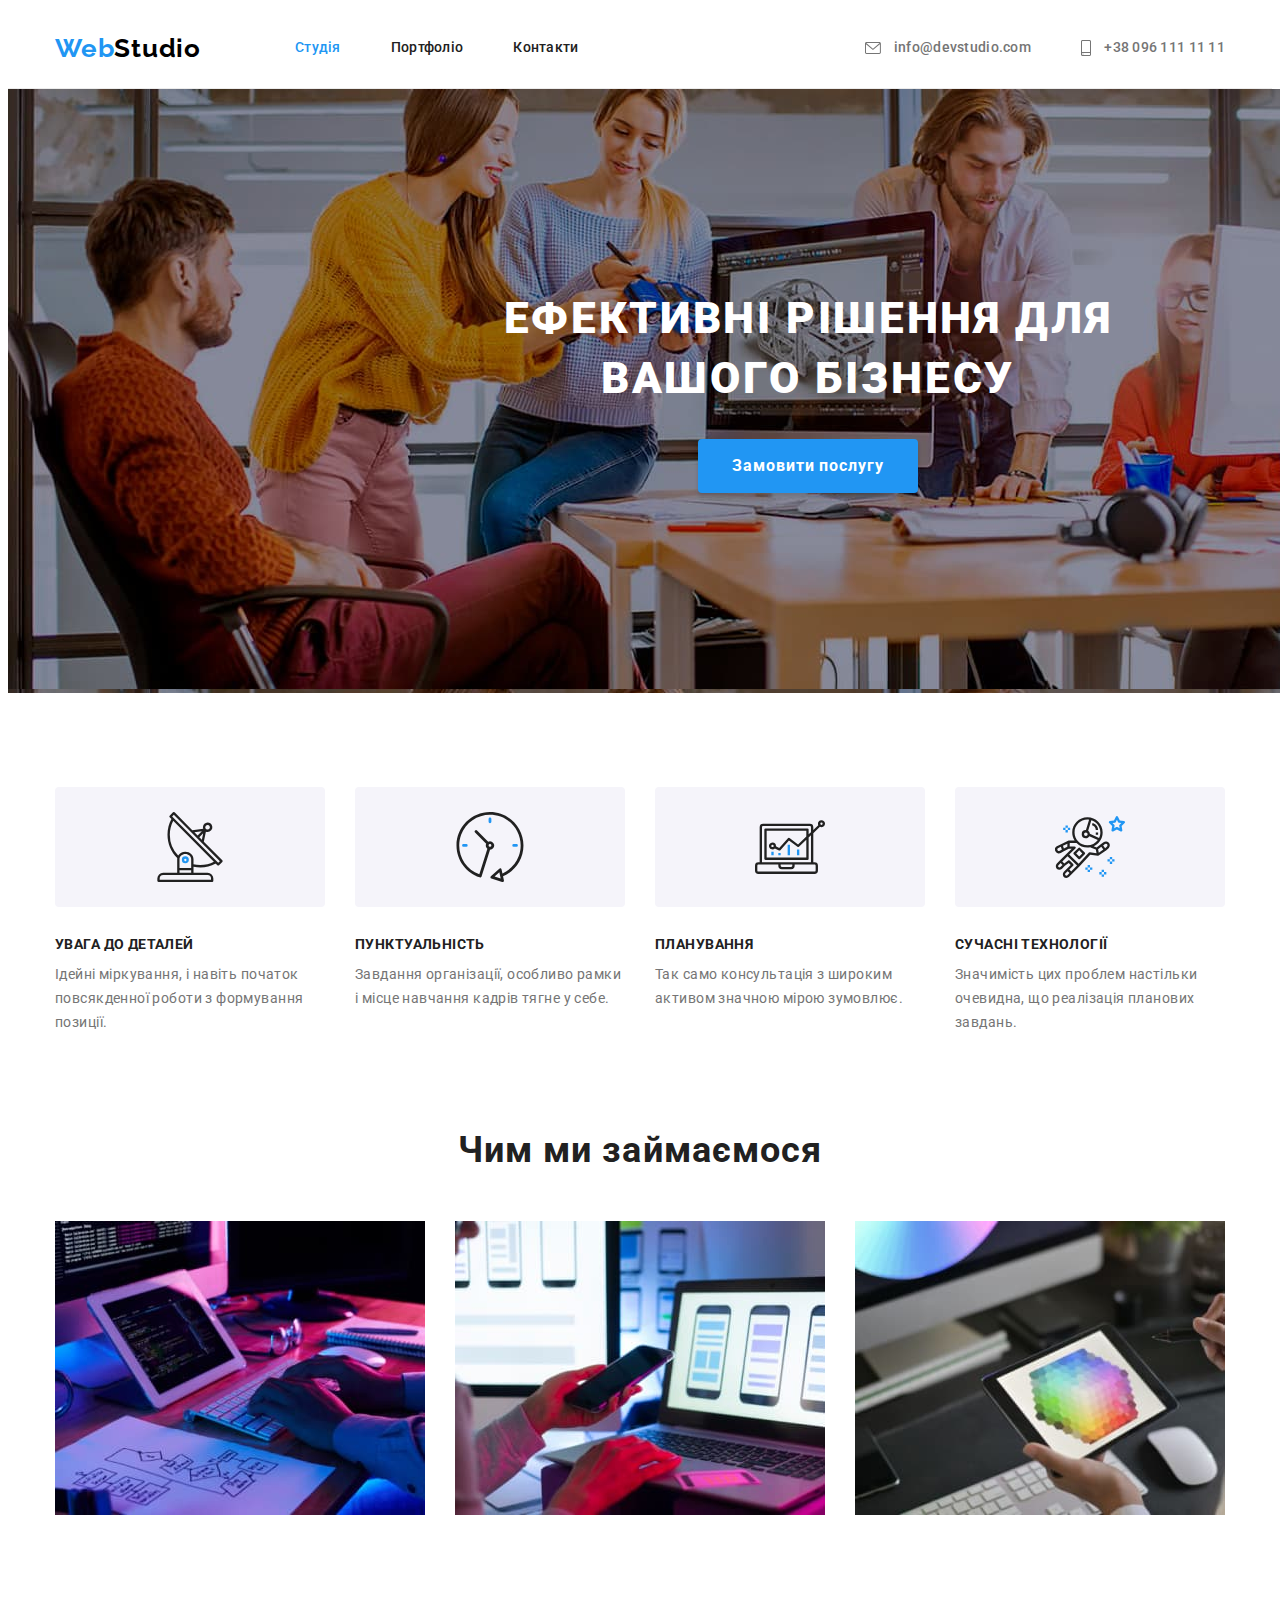
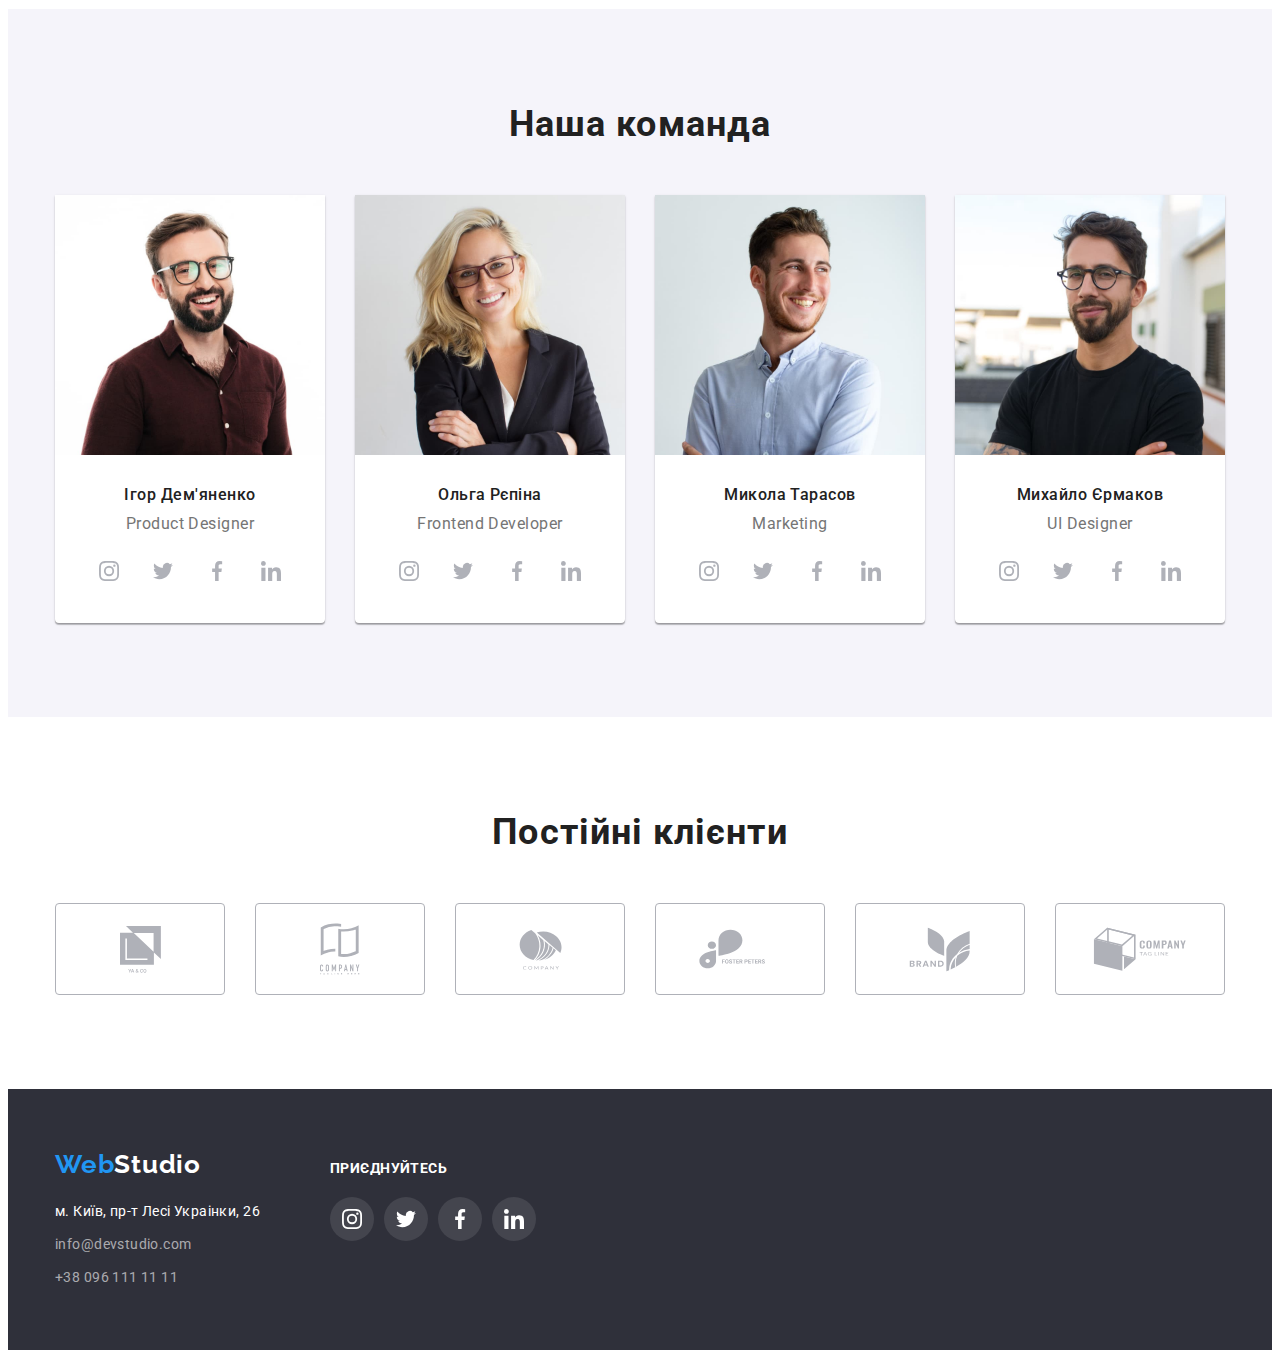
==== commit aba84312: "background?" ====
--- a/index.html
+++ b/index.html
@@ -61,7 +61,7 @@
                             <li class="main-lists">
                                 <div class="main-background">
                                     <svg class="image-icon" width="70" height="70">
-                                        <use href="./images/icons.svg#icon-antenna"></use>
+                                        <use href="./images/icons.svg#icon-clock"></use>
                                     </svg>
                                 </div>
                                 <h3 class="main-list-title">ПУНКТУАЛЬНІСТЬ</h3>
@@ -70,7 +70,7 @@
                             <li class="main-lists">
                                 <div class="main-background">
                                     <svg class="image-icon" width="70" height="70">
-                                        <use href="./images/icons.svg#icon-antenna"></use>
+                                        <use href="./images/icons.svg#icon-diagram"></use>
                                     </svg>
                                 </div>
                                 <h3 class="main-list-title">ПЛАНУВАННЯ</h3>
@@ -79,7 +79,7 @@
                             <li class="main-lists">
                                 <div class="main-background">
                                     <svg class="image-icon" width="70" height="70">
-                                        <use href="./images/icons.svg#icon-antenna"></use>
+                                        <use href="./images/icons.svg#icon-astronaut"></use>
                                     </svg>
                                 </div>
                                 <h3 class="main-list-title">СУЧАСНІ ТЕХНОЛОГІЇ</h3>
@@ -117,23 +117,23 @@
                                         </a>
                                     </li>
                                     <li class="foto-list">
-                                        <a href="#">
+                                        <a href="https://twitter.com/" target="_blank">
                                             <svg class="foto-icon" width="20" height="20">
                                                 <use href="./images/icons.svg#icon-twitter"></use>
                                             </svg>
                                         </a>
                                     </li>
                                     <li class="foto-list">
-                                        <a href="#">
-                                            <svg class="foto-icon" width="20" height="20">
-                                                <use href="./images/icons.svg#"></use>
-                                            </svg>
-                                        </a>
-                                    </li>
-                                    <li class="foto-list">
-                                        <a href="#">
-                                            <svg class="foto-icon" width="20" height="20">
-                                                <use href="./images/icons.svg#"></use>
+                                        <a href="https://www.facebook.com/" target="_blank">
+                                            <svg class="foto-icon" width="20" height="20">
+                                                <use href="./images/icons.svg#icon-facebook"></use>
+                                            </svg>
+                                        </a>
+                                    </li>
+                                    <li class="foto-list">
+                                        <a href="https://www.linkedin.com/" target="_blank">
+                                            <svg class="foto-icon" width="20" height="20">
+                                                <use href="./images/icons.svg#icon-linkedin"></use>
                                             </svg>
                                         </a>
                                     </li>
@@ -145,6 +145,36 @@
                             <div>
                                 <h3 class="foto-title">Ольга Рєпіна</h3>
                                 <p class="foto-text" lang="en">Frontend Developer</p>
+                                <ul class="main-foto-icon">
+                                    <li class="foto-list">
+                                        <a href="https://www.instagram.com/" target="_blank">
+                                            <svg class="foto-icon" width="20" height="20">
+                                                <use href="./images/icons.svg#icon-instagram"></use>
+                                            </svg>
+                                        </a>
+                                    </li>
+                                    <li class="foto-list">
+                                        <a href="https://twitter.com/" target="_blank">
+                                            <svg class="foto-icon" width="20" height="20">
+                                                <use href="./images/icons.svg#icon-twitter"></use>
+                                            </svg>
+                                        </a>
+                                    </li>
+                                    <li class="foto-list">
+                                        <a href="https://www.facebook.com/" target="_blank">
+                                            <svg class="foto-icon" width="20" height="20">
+                                                <use href="./images/icons.svg#icon-facebook"></use>
+                                            </svg>
+                                        </a>
+                                    </li>
+                                    <li class="foto-list">
+                                        <a href="https://www.linkedin.com/" target="_blank">
+                                            <svg class="foto-icon" width="20" height="20">
+                                                <use href="./images/icons.svg#icon-linkedin"></use>
+                                            </svg>
+                                        </a>
+                                    </li>
+                                </ul>
                             </div>
                         </li>
                         <li class="main-foto-list">
@@ -152,6 +182,36 @@
                             <div>
                                 <h3 class="foto-title">Микола Тарасов</h3>
                                 <p class="foto-text" lang="en">Marketing</p>
+                                <ul class="main-foto-icon">
+                                    <li class="foto-list">
+                                        <a href="https://www.instagram.com/" target="_blank">
+                                            <svg class="foto-icon" width="20" height="20">
+                                                <use href="./images/icons.svg#icon-instagram"></use>
+                                            </svg>
+                                        </a>
+                                    </li>
+                                    <li class="foto-list">
+                                        <a href="https://twitter.com/" target="_blank">
+                                            <svg class="foto-icon" width="20" height="20">
+                                                <use href="./images/icons.svg#icon-twitter"></use>
+                                            </svg>
+                                        </a>
+                                    </li>
+                                    <li class="foto-list">
+                                        <a href="https://www.facebook.com/" target="_blank">
+                                            <svg class="foto-icon" width="20" height="20">
+                                                <use href="./images/icons.svg#icon-facebook"></use>
+                                            </svg>
+                                        </a>
+                                    </li>
+                                    <li class="foto-list">
+                                        <a href="https://www.linkedin.com/" target="_blank">
+                                            <svg class="foto-icon" width="20" height="20">
+                                                <use href="./images/icons.svg#icon-linkedin"></use>
+                                            </svg>
+                                        </a>
+                                    </li>
+                                </ul>
                             </div>
                         </li>
                         <li class="main-foto-list">
@@ -159,6 +219,36 @@
                             <div>
                                 <h3 class="foto-title">Михайло Єрмаков</h3>
                                 <p class="foto-text" lang="en">UI Designer</p>
+                                <ul class="main-foto-icon">
+                                    <li class="foto-list">
+                                        <a href="https://www.instagram.com/" target="_blank">
+                                            <svg class="foto-icon" width="20" height="20">
+                                                <use href="./images/icons.svg#icon-instagram"></use>
+                                            </svg>
+                                        </a>
+                                    </li>
+                                    <li class="foto-list">
+                                        <a href="https://twitter.com/" target="_blank">
+                                            <svg class="foto-icon" width="20" height="20">
+                                                <use href="./images/icons.svg#icon-twitter"></use>
+                                            </svg>
+                                        </a>
+                                    </li>
+                                    <li class="foto-list">
+                                        <a href="https://www.facebook.com/" target="_blank">
+                                            <svg class="foto-icon" width="20" height="20">
+                                                <use href="./images/icons.svg#icon-facebook"></use>
+                                            </svg>
+                                        </a>
+                                    </li>
+                                    <li class="foto-list">
+                                        <a href="https://www.linkedin.com/" target="_blank">
+                                            <svg class="foto-icon" width="20" height="20">
+                                                <use href="./images/icons.svg#icon-linkedin"></use>
+                                            </svg>
+                                        </a>
+                                    </li>
+                                </ul>
                             </div>
                         </li>
                     </ul>
@@ -177,36 +267,36 @@
                         </li>
                         <li class="client-lists">
                             <a href="#" class="client-link">
-                                <svg class="section-icon" width="10" height="16">
-                                    <use href="./images/icons.svg#"></use>
-                                </svg>
-                            </a>
-                        </li>
-                        <li class="client-lists">
-                            <a href="#" class="client-link">
-                                <svg class="section-icon" width="10" height="16">
-                                    <use href="./images/icons.svg#"></use>
-                                </svg>
-                            </a>
-                        </li>
-                        <li class="client-lists">
-                            <a href="#" class="client-link">
-                                <svg class="section-icon" width="10" height="16">
-                                    <use href="./images/icons.svg#"></use>
-                                </svg>
-                            </a>
-                        </li>
-                        <li class="client-lists">
-                            <a href="#" class="client-link">
-                                <svg class="section-icon" width="10" height="16">
-                                    <use href="./images/icons.svg#"></use>
-                                </svg>
-                            </a>
-                        </li>
-                        <li class="client-lists">
-                            <a href="#" class="client-link">
-                                <svg class="section-icon" width="10" height="16">
-                                    <use href="./images/icons.svg#"></use>
+                                <svg class="section-icon" width="40" height="52">
+                                    <use href="./images/icons.svg#icon-group2"></use>
+                                </svg>
+                            </a>
+                        </li>
+                        <li class="client-lists">
+                            <a href="#" class="client-link">
+                                <svg class="section-icon" width="43" height="41">
+                                    <use href="./images/icons.svg#icon-group3"></use>
+                                </svg>
+                            </a>
+                        </li>
+                        <li class="client-lists">
+                            <a href="#" class="client-link">
+                                <svg class="section-icon" width="84" height="40">
+                                    <use href="./images/icons.svg#icon-group4"></use>
+                                </svg>
+                            </a>
+                        </li>
+                        <li class="client-lists">
+                            <a href="#" class="client-link">
+                                <svg class="section-icon" width="62" height="45">
+                                    <use href="./images/icons.svg#icon-group5"></use>
+                                </svg>
+                            </a>
+                        </li>
+                        <li class="client-lists">
+                            <a href="#" class="client-link">
+                                <svg class="section-icon" width="94" height="44">
+                                    <use href="./images/icons.svg#icon-group6"></use>
                                 </svg>
                             </a>
                         </li>
@@ -237,23 +327,23 @@
                             </a>
                         </li>
                         <li class="footer-list">
-                            <a href="#">
+                            <a href="https://twitter.com/" target="_blank">
                                 <svg class="footer-icon" width="20" height="20">
                                     <use href="./images/icons.svg#icon-twitter"></use>
                                 </svg>
                             </a>
                         </li>
                         <li class="footer-list">
-                            <a href="#">
+                            <a href="https://www.facebook.com/" target="_blank">
                                 <svg class="footer-icon" width="20" height="20">
-                                    <use href="./images/icons.svg#"></use>
+                                    <use href="./images/icons.svg#icon-facebook"></use>
                                 </svg>
                             </a>
                         </li>
                         <li class="footer-list">
-                            <a href="#">
+                            <a href="https://www.linkedin.com/" target="_blank">
                                 <svg class="footer-icon" width="20" height="20">
-                                    <use href="./images/icons.svg#"></use>
+                                    <use href="./images/icons.svg#icon-linkedin"></use>
                                 </svg>
                             </a>
                         </li>
--- a/css/styles.css
+++ b/css/styles.css
@@ -215,10 +215,15 @@
     
 }
 
-.port-button:hover {
+.port-button:hover,
+.port-button:focus {
     background-color: var(--logo-leading-color);
     color: var(--main-back-color);
     cursor: pointer;
+    box-shadow:
+    0px 3px 1px rgba(0, 0, 0, 0.1),
+    0px 1px 2px rgba(0, 0, 0, 0.08),
+    0px 2px 2px rgba(0, 0, 0, 0.12);
 }
 
 .portfolio-photo {
@@ -277,6 +282,8 @@
     padding-top: 200px;
     padding-bottom: 200px;
     text-align: center;
+    background-image: url("../images/background.jpg");
+    background-color: rgba(47, 48, 58, 0.4);
 }
 
 .hero-title {
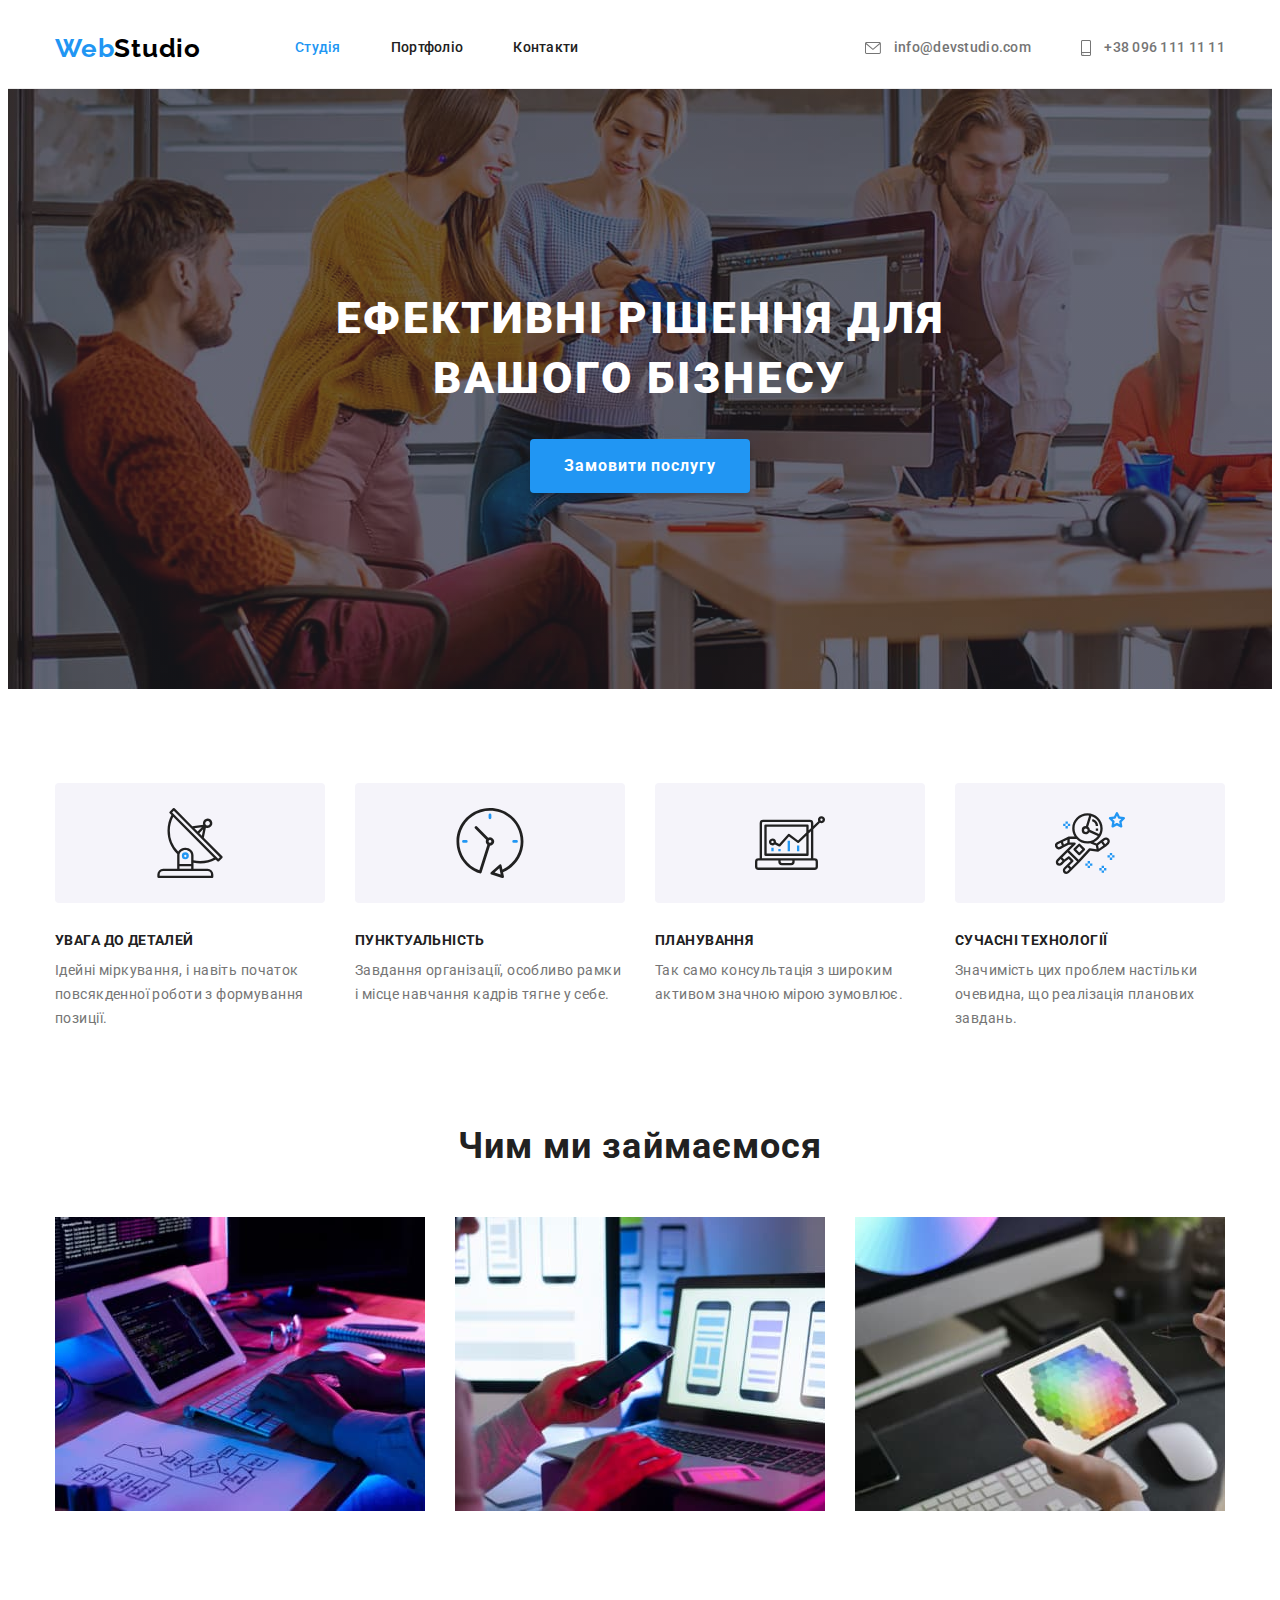
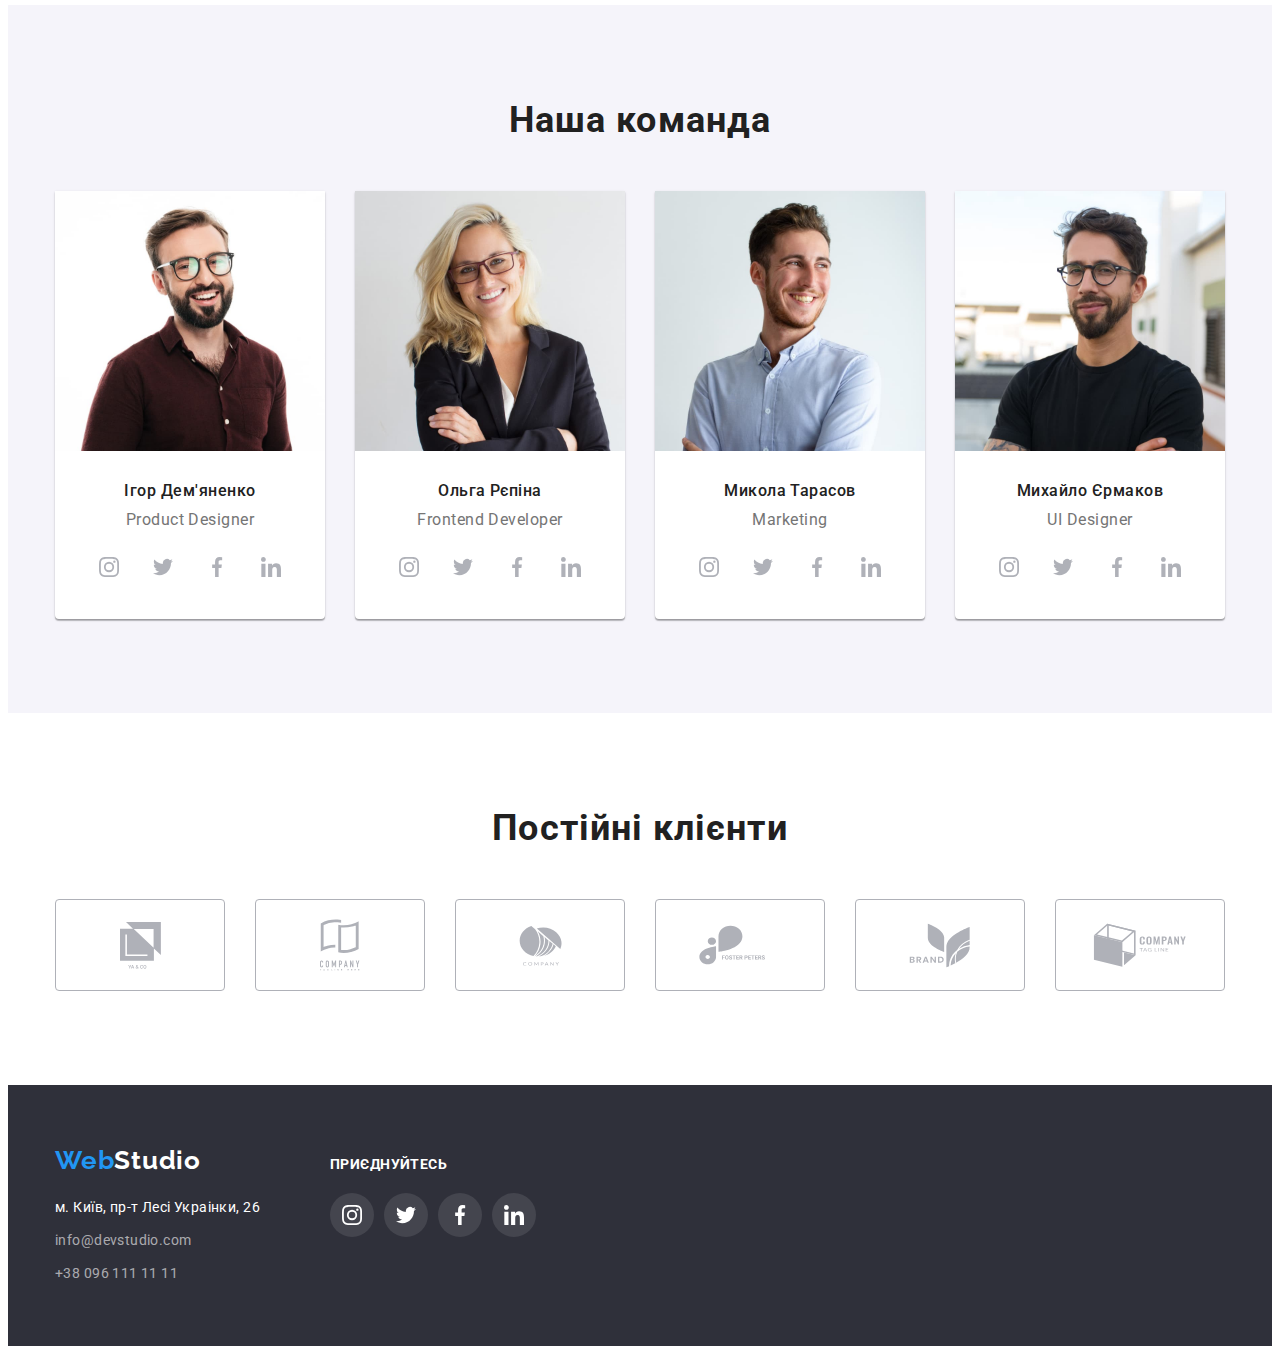
==== commit 793839e5: "background??" ====
--- a/index.html
+++ b/index.html
@@ -8,7 +8,7 @@
     <link rel="preconnect" href="https://fonts.gstatic.com" crossorigin>
     <link href="https://fonts.googleapis.com/css2?family=Raleway:wght@700&family=Roboto:wght@400;500;700;900&display=swap" rel="stylesheet">
     <link rel="stylesheet" href="https://cdnjs.cloudflare.com/ajax/libs/modern-normalize/1.1.0/modern-normalize.min.css" integrity="sha512-wpPYUAdjBVSE4KJnH1VR1HeZfpl1ub8YT/NKx4PuQ5NmX2tKuGu6U/JRp5y+Y8XG2tV+wKQpNHVUX03MfMFn9Q==" crossorigin="anonymous" referrerpolicy="no-referrer" />
-    <link href="css/styles.css" rel="stylesheet">
+    <link href="./css/styles.css" rel="stylesheet">
     <title>Студія</title>
 </head>
 <body>
@@ -110,7 +110,7 @@
                                 <p class="foto-text" lang="en">Product Designer</p>
                                 <ul class="main-foto-icon">
                                     <li class="foto-list">
-                                        <a href="https://www.instagram.com/" target="_blank">
+                                        <a  href="https://www.instagram.com/" target="_blank">
                                             <svg class="foto-icon" width="20" height="20">
                                                 <use href="./images/icons.svg#icon-instagram"></use>
                                             </svg>
--- a/css/styles.css
+++ b/css/styles.css
@@ -18,6 +18,7 @@
     --main-back-color: #fff;
     --main-backgraund: #F5F4FA;
     --border-link: #AFB1B8;
+    --gradient: rgba(47, 48, 58, 0.4);
     --footer-shadow: rgba(255, 255, 255, 0.6);
 }
 
@@ -110,6 +111,7 @@
     padding-bottom: 32px;
 }
 
+.header-link:focus,
 .header-link:hover,
 .selected {
     color: var(--logo-leading-color);
@@ -173,6 +175,8 @@
     fill: var(--logo-leading-color);
 }
 
+.header-info-tel:focus,
+.header-info-mail:focus,
 .header-info-tel:hover,
 .header-info-mail:hover {
     color: var(--logo-leading-color);
@@ -238,10 +242,11 @@
     text-decoration: none;
 }
 
-.port-list:hover {
+.port-link:hover
+.port-link:focus {
     background: var(--main-back-color);
-    border: 1px solid #EEEEEE;
-    box-shadow: 0px 1px 1px rgba(0, 0, 0, 0.12),
+    box-shadow: 
+    0px 1px 1px rgba(0, 0, 0, 0.12),
     0px 4px 4px rgba(0, 0, 0, 0.06),
     1px 4px 6px rgba(0, 0, 0, 0.16);
 }
@@ -271,19 +276,20 @@
 }
 
 .main-section-1 {
-    background: var(--background-color);
-    display: flex;
-    justify-content: center;
-    align-items: center;
-    flex-direction: column;
-    width: 1600px;
+    max-width: 1600px;
+    height: 600px;
     margin-left: auto;
     margin-right: auto;
     padding-top: 200px;
     padding-bottom: 200px;
     text-align: center;
-    background-image: url("../images/background.jpg");
-    background-color: rgba(47, 48, 58, 0.4);
+    background-color: #c4c4c4;
+    background-image: linear-gradient(
+    to bottom,
+    var(--gradient),
+    var(--gradient)),
+    url("../images/background.jpg");
+    background-size: cover;
 }
 
 .hero-title {
@@ -314,6 +320,7 @@
     padding: 10px 32px;
 }
 
+.hero-button:focus,
 .hero-button:hover {
     color: var(--main-back-color);
     background: var(--button-hover);
@@ -478,7 +485,8 @@
     height: 100%;
 }
 
-.foto-list:hover {
+.foto-list > a:focus,
+.foto-list > a:hover {
     border-radius: 50%;
     background-color: #2196F3;
 }
@@ -487,7 +495,8 @@
     fill: var(--border-link);
 }
 
-.foto-list:hover .foto-icon{
+.foto-list > a:focus .foto-icon,
+.foto-list > a:hover .foto-icon {
     fill: var(--main-back-color);
 }
 
@@ -526,6 +535,7 @@
     border-radius: 4px;
 }
 
+.client-link:focus,
 .client-link:hover {
     border-color: var(--logo-leading-color);
 }
@@ -534,6 +544,7 @@
     fill: var(--border-link);
 }
 
+.client-link:focus .section-icon,
 .client-link:hover .section-icon {
     fill: var(--logo-leading-color);
 }
@@ -601,6 +612,9 @@
     color: var(--footer-shadow);
 }
 
+.footer-adress:focus,
+.footer-mail:focus,
+.footer-tel:focus,
 .footer-adress:hover,
 .footer-mail:hover,
 .footer-tel:hover {
@@ -638,7 +652,8 @@
     height: 100%;
 }
 
-.footer-list:hover {
+.footer-list > a:focus,
+.footer-list > a:hover {
     border-radius: 50%;
     background-color: #2196F3;
 }
